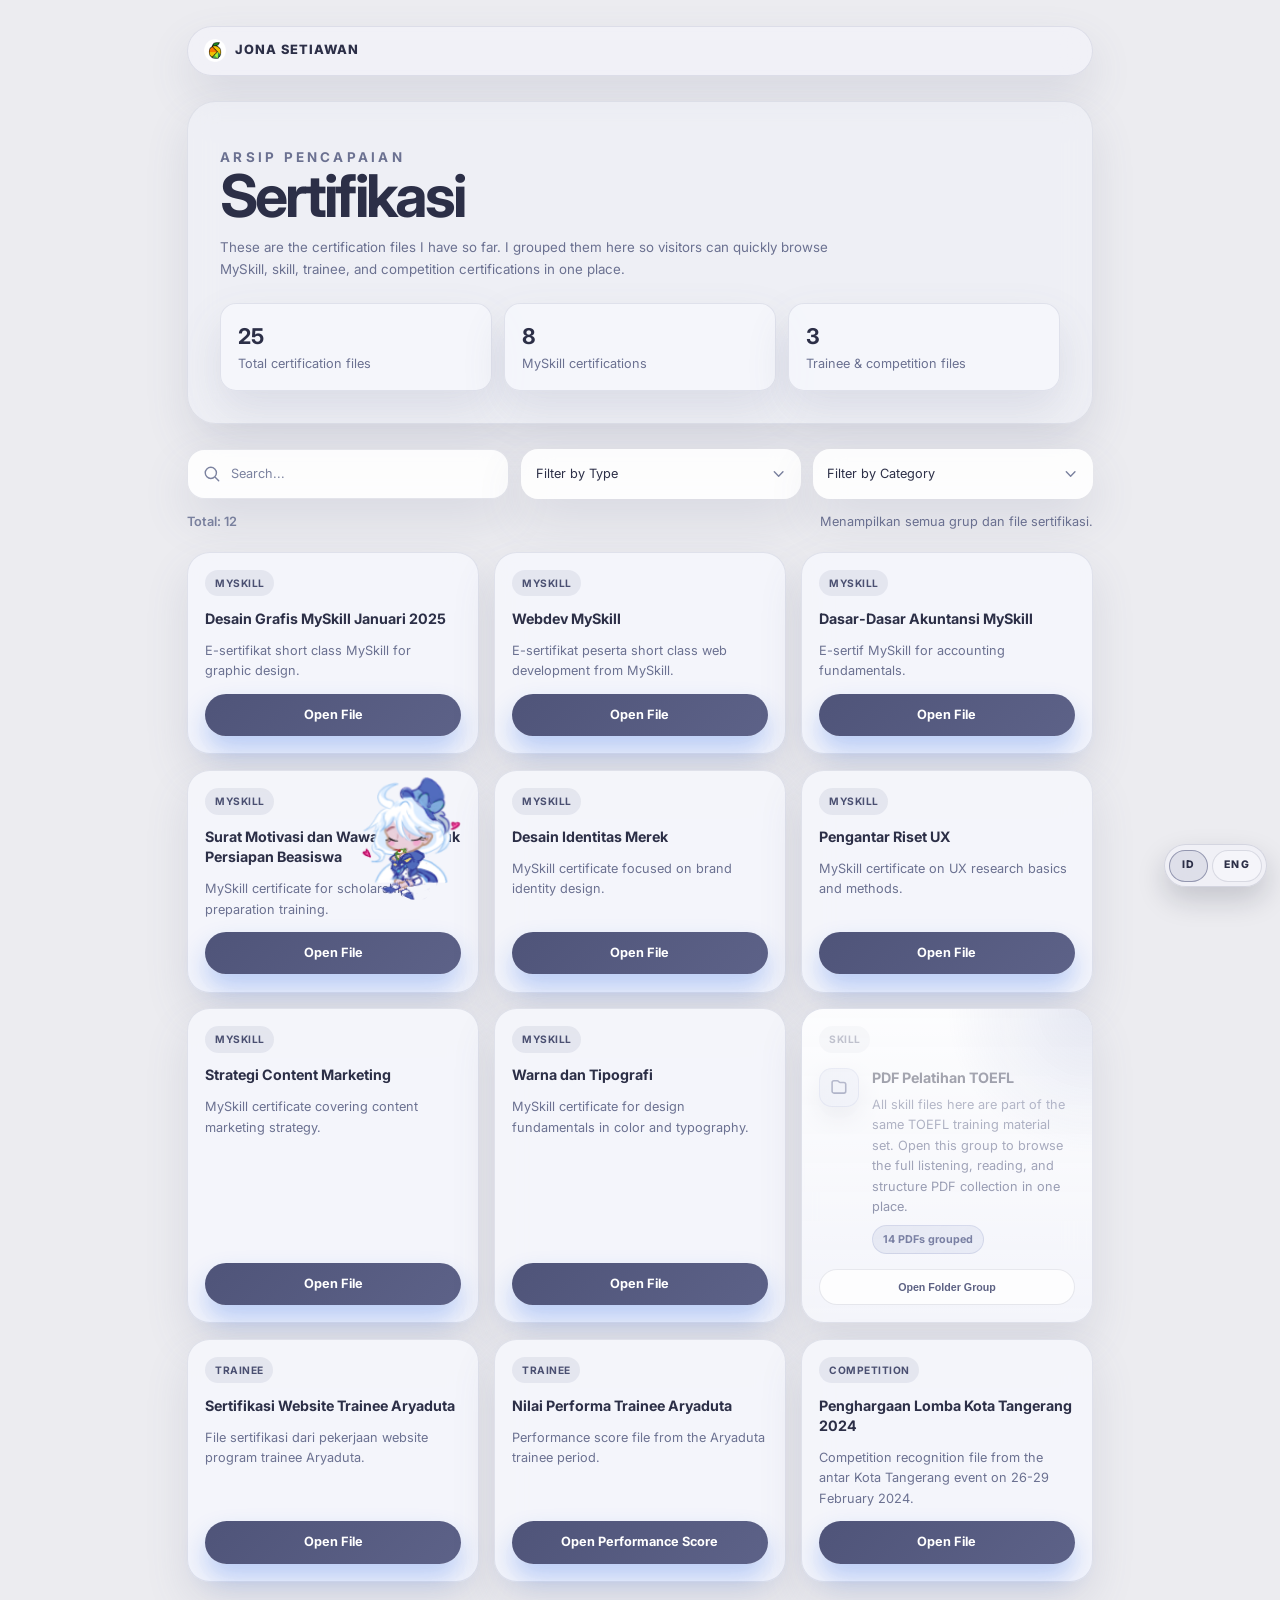
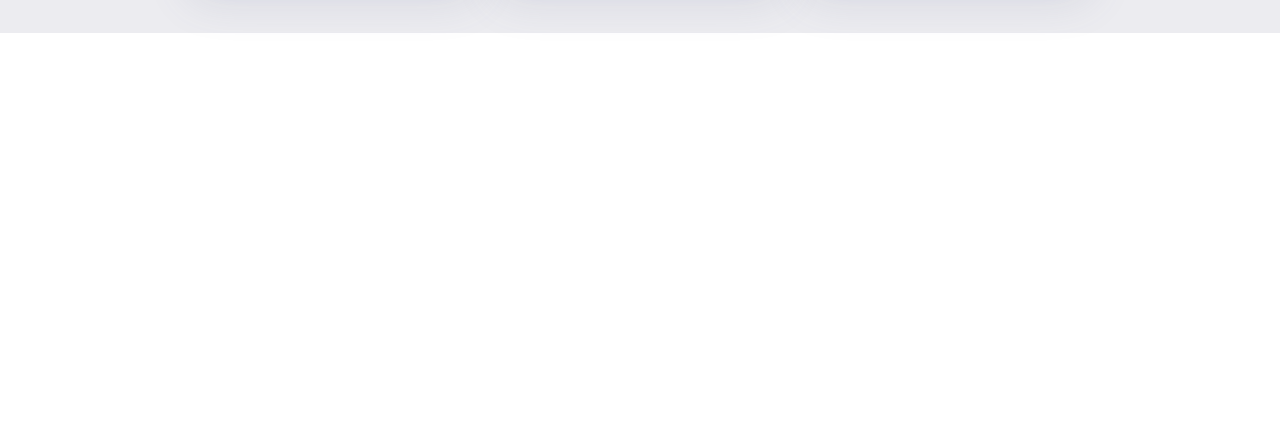
==== certification.html @ 6929e01b "new leaf" ====
<!DOCTYPE html>
<html lang="en">
<head>
  <meta charset="UTF-8" />
  <meta name="viewport" content="width=device-width, initial-scale=1" />
  <link rel="icon" type="image/png" href="project/assets/logo-preview/logo-lemon.png" />
  <title>Certification - Jona Setiawan</title>
  <script src="theme-init.js"></script>
  <link rel="stylesheet" href="zoom-controls.css" />
  <link rel="stylesheet" href="webmeji-main/webmeji.css" />
  <style>
    @import url("https://fonts.googleapis.com/css2?family=Inter:wght@400;500;600;700;800&display=swap");

    :root {
      --bg: #05101d;
      --surface: rgba(10, 23, 42, 0.82);
      --surface-soft: rgba(15, 30, 51, 0.76);
      --border: rgba(148, 163, 184, 0.18);
      --text: #e2e8f0;
      --muted: #94a3b8;
      --accent: #60a5fa;
      --accent-strong: #2563eb;
      --accent-soft: rgba(96, 165, 250, 0.16);
      --shadow: 0 24px 70px rgba(2, 6, 23, 0.42);
      --radius-xl: 28px;
      --radius-lg: 20px;
      --radius-md: 14px;
      --content-width: 1180px;
    }

    * {
      box-sizing: border-box;
    }

    body {
      margin: 0;
      font-family: "Inter", "Segoe UI", sans-serif;
      line-height: 1.6;
      color: var(--text);
      background:
        radial-gradient(circle at top left, rgba(96, 165, 250, 0.18), transparent 34%),
        radial-gradient(circle at 85% 12%, rgba(14, 165, 233, 0.12), transparent 28%),
        linear-gradient(180deg, #08111f 0%, #05101d 55%, #020617 100%);
      min-height: 100vh;
    }

    a {
      color: inherit;
    }

    .page-shell {
      max-width: var(--content-width);
      margin: 0 auto;
      padding: 2rem 1.5rem 4rem;
    }

    .topbar {
      display: flex;
      justify-content: space-between;
      align-items: center;
      gap: 1rem;
      margin-bottom: 2rem;
      padding: 1rem 1.2rem;
      border-radius: 999px;
      background: rgba(5, 16, 29, 0.84);
      border: 1px solid var(--border);
      box-shadow: var(--shadow);
      backdrop-filter: blur(18px);
    }

    .brand {
      font-weight: 800;
      letter-spacing: 0.08em;
      text-transform: uppercase;
    }

    .back-btn,
    .certificate-link,
    .folder-open-btn {
      display: inline-flex;
      align-items: center;
      justify-content: center;
      text-decoration: none;
      font-weight: 700;
      border-radius: 999px;
      transition: transform 0.2s ease, box-shadow 0.2s ease, background 0.2s ease;
    }

    .back-btn {
      padding: 0.85rem 1.3rem;
      color: var(--text);
      background: rgba(255, 255, 255, 0.08);
      border: 1px solid var(--border);
    }

    .back-btn:hover,
    .certificate-link:hover,
    .folder-open-btn:hover,
    .filter-control:hover {
      transform: translateY(-2px);
    }

    .hero {
      padding: 2.5rem;
      border-radius: calc(var(--radius-xl) + 8px);
      background: rgba(5, 16, 29, 0.38);
      border: 1px solid rgba(148, 163, 184, 0.1);
      box-shadow: var(--shadow);
      backdrop-filter: blur(18px);
    }

    .hero-kicker {
      margin: 0 0 0.8rem;
      color: var(--accent);
      font-size: 0.8rem;
      font-weight: 700;
      letter-spacing: 0.24em;
      text-transform: uppercase;
    }

    .hero h1 {
      margin: 0;
      font-size: clamp(2.6rem, 7vw, 4.6rem);
      line-height: 0.95;
      letter-spacing: -0.05em;
    }

    .hero p {
      max-width: 780px;
      color: var(--muted);
      font-size: 1.05rem;
      margin: 1rem 0 0;
    }

    .hero-stats {
      display: grid;
      grid-template-columns: repeat(3, minmax(0, 1fr));
      gap: 1rem;
      margin-top: 1.75rem;
    }

    .hero-stat {
      padding: 1.2rem 1.3rem;
      border-radius: var(--radius-lg);
      background: var(--surface);
      border: 1px solid var(--border);
    }

    .hero-stat strong {
      display: block;
      font-size: 1.7rem;
    }

    .hero-stat span {
      color: var(--muted);
    }

    .filters {
      display: grid;
      grid-template-columns: minmax(0, 1.15fr) minmax(220px, 1fr) minmax(220px, 1fr);
      gap: 0.9rem;
      align-items: start;
      margin: 2rem 0 1rem;
    }

    .filter-control {
      position: relative;
      display: flex;
      align-items: center;
      min-height: 3.9rem;
      border-radius: 1.35rem;
      background: rgba(15, 23, 42, 0.75);
      border: 1px solid var(--border);
      box-shadow: var(--shadow);
      backdrop-filter: blur(18px);
      transition:
        transform 0.24s ease,
        border-color 0.24s ease,
        box-shadow 0.24s ease,
        background 0.24s ease;
    }

    .filter-control:hover {
      border-color: color-mix(in srgb, var(--accent) 30%, var(--border));
    }

    .filter-control:focus-within {
      border-color: color-mix(in srgb, var(--accent) 42%, var(--border));
      box-shadow:
        var(--shadow),
        0 0 0 4px color-mix(in srgb, var(--accent) 14%, transparent);
    }

    .filter-dropdown {
      position: relative;
    }

    .filter-control-search {
      padding: 0 1.15rem;
      gap: 0.8rem;
    }

    .filter-icon {
      width: 1.4rem;
      height: 1.4rem;
      flex: 0 0 auto;
      color: var(--muted);
      display: inline-flex;
      align-items: center;
      justify-content: center;
    }

    .filter-icon svg {
      width: 100%;
      height: 100%;
      stroke: currentColor;
      stroke-width: 1.9;
      fill: none;
      stroke-linecap: round;
      stroke-linejoin: round;
    }

    .filter-search-input,
    .filter-dropdown-search-input,
    .filter-dropdown-toggle {
      width: 100%;
      border: 0;
      outline: 0;
      background: transparent;
      color: var(--text);
      font: inherit;
    }

    .filter-search-input {
      padding: 0;
      font-size: 1rem;
    }

    .filter-search-input::placeholder {
      color: var(--muted);
      opacity: 1;
    }

    .filter-dropdown-search-input::placeholder {
      color: var(--muted);
      opacity: 1;
    }

    .filter-dropdown-toggle {
      display: flex;
      align-items: center;
      min-height: 3.9rem;
      padding: 0 3.25rem 0 1.15rem;
      text-align: left;
      cursor: pointer;
      font-size: 1rem;
    }

    .filter-dropdown-value {
      display: block;
      min-width: 0;
      overflow: hidden;
      text-overflow: ellipsis;
      white-space: nowrap;
    }

    .filter-chevron {
      position: absolute;
      right: 1.05rem;
      top: 50%;
      width: 1.35rem;
      height: 1.35rem;
      pointer-events: none;
      color: var(--muted);
      transform: translateY(-50%);
      display: inline-flex;
      align-items: center;
      justify-content: center;
    }

    .filter-chevron svg {
      width: 100%;
      height: 100%;
      stroke: currentColor;
      stroke-width: 2;
      fill: none;
      stroke-linecap: round;
      stroke-linejoin: round;
    }

    .filter-dropdown-panel {
      position: absolute;
      top: calc(100% + 0.65rem);
      left: 0;
      right: 0;
      z-index: 30;
      display: grid;
      gap: 0.55rem;
      padding: 0.8rem 0.45rem 0.45rem;
      border-radius: 1.35rem;
      background: rgba(15, 23, 42, 0.94);
      border: 1px solid color-mix(in srgb, var(--accent) 18%, var(--border));
      box-shadow: 0 26px 54px rgba(2, 6, 23, 0.26);
      backdrop-filter: blur(22px);
      opacity: 0;
      transform: translateY(-10px) scale(0.98);
      transform-origin: top center;
      pointer-events: none;
      transition: opacity 0.24s ease, transform 0.28s ease;
    }

    .filter-dropdown.is-open .filter-dropdown-panel {
      opacity: 1;
      transform: translateY(0) scale(1);
      pointer-events: auto;
    }

    .filter-dropdown-search {
      display: flex;
      align-items: center;
      gap: 0.7rem;
      margin: 0 0.35rem;
      padding: 0 0.35rem 0.7rem;
      border-bottom: 1px solid color-mix(in srgb, var(--accent) 10%, var(--border));
    }

    .filter-dropdown-search-input {
      padding: 0;
      font-size: 0.98rem;
    }

    .filter-dropdown-options {
      display: grid;
      gap: 0.18rem;
      max-height: 16.5rem;
      overflow: auto;
      padding: 0 0.2rem;
    }

    .filter-dropdown-option {
      width: 100%;
      padding: 0.82rem 0.95rem;
      border: 0;
      border-radius: 0.95rem;
      background: transparent;
      color: var(--text);
      font: inherit;
      text-align: left;
      cursor: pointer;
      transition: background 0.22s ease, color 0.22s ease, transform 0.22s ease;
    }

    .filter-dropdown-option:hover,
    .filter-dropdown-option.is-active {
      background: color-mix(in srgb, var(--accent) 14%, transparent);
      color: color-mix(in srgb, var(--text) 92%, white 8%);
      transform: translateX(2px);
    }

    .filter-dropdown-empty {
      display: none;
      padding: 0.75rem 0.95rem;
      color: var(--muted);
      font-size: 0.92rem;
    }

    .filter-dropdown-empty.is-visible {
      display: block;
    }

    .filter-summary {
      display: flex;
      align-items: center;
      justify-content: space-between;
      gap: 1rem;
      margin-bottom: 1.5rem;
    }

    .filter-summary .section-note {
      margin: 0;
    }

    .results-total {
      margin: 0;
      color: var(--muted);
      font-size: 1rem;
      font-weight: 600;
    }

    .section-note {
      margin: 0 0 1.5rem;
      color: var(--muted);
    }

    .certificates-grid {
      display: grid;
      grid-template-columns: repeat(auto-fit, minmax(270px, 1fr));
      gap: 1.2rem;
    }

    .certificate-card,
    .empty-state {
      padding: 1.35rem;
      border-radius: var(--radius-xl);
      background: var(--surface);
      border: 1px solid var(--border);
      box-shadow: var(--shadow);
      backdrop-filter: blur(18px);
    }

    .certificate-card {
      display: flex;
      flex-direction: column;
      gap: 0.95rem;
    }

    .certificate-tag {
      display: inline-flex;
      align-self: flex-start;
      padding: 0.4rem 0.75rem;
      border-radius: 999px;
      background: var(--accent-soft);
      color: #bfdbfe;
      font-size: 0.8rem;
      font-weight: 700;
      text-transform: uppercase;
      letter-spacing: 0.05em;
    }

    .certificate-card h2 {
      margin: 0;
      font-size: 1.12rem;
      line-height: 1.4;
    }

    .certificate-card p {
      margin: 0;
      color: var(--muted);
      flex: 1;
    }

    .certificate-link {
      padding: 0.85rem 1.2rem;
      background: linear-gradient(135deg, var(--accent-strong), var(--accent));
      color: #fff;
      box-shadow: 0 18px 32px rgba(37, 99, 235, 0.28);
    }

    .folder-card {
      position: relative;
      overflow: hidden;
      gap: 1.15rem;
    }

    .folder-card::before {
      content: "";
      position: absolute;
      inset: 0;
      background:
        radial-gradient(circle at top right, color-mix(in srgb, var(--accent) 12%, transparent), transparent 34%),
        linear-gradient(180deg, color-mix(in srgb, white 4%, transparent), transparent 65%);
      pointer-events: none;
    }

    .folder-card-head {
      display: flex;
      align-items: flex-start;
      gap: 1rem;
    }

    .folder-icon {
      width: 3.1rem;
      height: 3.1rem;
      flex: 0 0 auto;
      display: inline-flex;
      align-items: center;
      justify-content: center;
      border-radius: 1rem;
      background: linear-gradient(135deg, color-mix(in srgb, var(--accent) 20%, transparent), color-mix(in srgb, var(--accent-strong) 18%, transparent));
      color: color-mix(in srgb, var(--accent) 76%, white 24%);
      border: 1px solid color-mix(in srgb, var(--accent) 26%, var(--border));
      box-shadow: 0 12px 28px color-mix(in srgb, var(--accent-strong) 16%, transparent);
    }

    .folder-icon svg {
      width: 1.55rem;
      height: 1.55rem;
      stroke: currentColor;
      stroke-width: 1.9;
      fill: none;
      stroke-linecap: round;
      stroke-linejoin: round;
    }

    .folder-summary {
      display: grid;
      gap: 0.55rem;
      flex: 1;
    }

    .folder-summary h2 {
      color: color-mix(in srgb, var(--text) 92%, var(--accent) 8%);
    }

    .folder-summary p {
      max-width: 52ch;
    }

    .folder-stats {
      display: inline-flex;
      align-items: center;
      gap: 0.45rem;
      width: fit-content;
      padding: 0.42rem 0.8rem;
      border-radius: 999px;
      background: color-mix(in srgb, var(--accent) 12%, transparent);
      border: 1px solid color-mix(in srgb, var(--accent) 18%, var(--border));
      color: color-mix(in srgb, var(--accent) 70%, white 30%);
      font-size: 0.84rem;
      font-weight: 700;
    }

    .folder-open-btn {
      width: 100%;
      padding: 0.85rem 1.2rem;
      background: rgba(255, 255, 255, 0.08);
      color: var(--text);
      border: 1px solid var(--border);
      box-shadow: none;
    }

    .folder-modal {
      position: fixed;
      inset: 0;
      z-index: 90;
      display: none;
      align-items: center;
      justify-content: center;
      padding: 1.5rem;
      background: rgba(2, 6, 23, 0.7);
      backdrop-filter: blur(12px);
    }

    .folder-modal.is-open {
      display: flex;
    }

    .folder-modal-card {
      position: relative;
      width: min(100%, 760px);
      max-height: min(88vh, 820px);
      overflow: auto;
      padding: 1.5rem;
      border-radius: calc(var(--radius-xl) + 4px);
      background: rgba(5, 16, 29, 0.94);
      border: 1px solid var(--border);
      box-shadow: var(--shadow);
      backdrop-filter: blur(18px);
    }

    .folder-modal-close {
      position: absolute;
      top: 1rem;
      right: 1rem;
      width: 2.7rem;
      height: 2.7rem;
      border: 1px solid var(--border);
      border-radius: 50%;
      background: rgba(255, 255, 255, 0.08);
      color: var(--text);
      cursor: pointer;
      font-size: 1.35rem;
      transition: transform 0.2s ease, border-color 0.2s ease;
    }

    .folder-modal-close:hover {
      transform: translateY(-1px);
      border-color: rgba(96, 165, 250, 0.35);
    }

    .folder-modal-header {
      display: grid;
      gap: 0.7rem;
      margin-bottom: 1.4rem;
      padding-right: 3.2rem;
    }

    .folder-modal-kicker {
      margin: 0;
      color: var(--accent);
      font-size: 0.8rem;
      font-weight: 700;
      letter-spacing: 0.18em;
      text-transform: uppercase;
    }

    .folder-modal-header h2 {
      margin: 0;
      font-size: clamp(1.6rem, 3vw, 2.2rem);
      line-height: 1.1;
    }

    .folder-modal-header p {
      margin: 0;
      color: var(--muted);
    }

    .folder-accordion {
      border-radius: var(--radius-xl);
      background: var(--surface);
      border: 1px solid var(--border);
      overflow: hidden;
    }

    .folder-toggle {
      width: 100%;
      display: grid;
      grid-template-columns: minmax(0, 1fr) auto;
      align-items: center;
      gap: 1rem;
      padding: 1rem 1.1rem;
      border: 0;
      background: transparent;
      color: var(--text);
      text-align: left;
      cursor: pointer;
    }

    .folder-toggle-copy {
      display: grid;
      grid-template-columns: auto minmax(0, 1fr);
      align-items: center;
      gap: 0.85rem;
      min-width: 0;
    }

    .folder-toggle-copy > span:last-child {
      min-width: 0;
    }

    .folder-toggle-copy strong {
      display: block;
      font-size: 1rem;
      line-height: 1.35;
    }

    .folder-toggle-copy span {
      display: block;
      color: var(--muted);
      font-size: 0.88rem;
    }

    .folder-chevron {
      transition: transform 0.22s ease;
      color: var(--muted);
      font-size: 1.2rem;
      line-height: 1;
    }

    .folder-accordion.open .folder-chevron {
      transform: rotate(180deg);
    }

    .folder-files {
      display: grid;
      gap: 0.85rem;
      padding: 0 1.1rem 1.1rem;
      max-height: 0;
      overflow: hidden;
      transition: max-height 0.24s ease;
    }

    .folder-accordion.open .folder-files {
      max-height: 1400px;
    }

    .folder-file {
      display: flex;
      align-items: center;
      justify-content: space-between;
      gap: 1rem;
      padding: 0.95rem 1rem;
      border-radius: var(--radius-lg);
      background: color-mix(in srgb, var(--surface) 92%, transparent);
      border: 1px solid color-mix(in srgb, var(--accent) 10%, var(--border));
    }

    .folder-file-copy {
      min-width: 0;
    }

    .folder-file-copy strong {
      display: block;
      font-size: 0.98rem;
      line-height: 1.4;
    }

    .folder-file-copy span {
      display: block;
      color: var(--muted);
      font-size: 0.88rem;
      margin-top: 0.2rem;
    }

    .empty-state {
      display: none;
      text-align: center;
      color: var(--muted);
    }

    .empty-state.visible {
      display: block;
    }

    .page-zoom-toggle,
    .page-zoom-step,
    .page-zoom-value,
    .page-zoom-panel,
    .zoom-theme-btn {
      border-color: color-mix(in srgb, var(--accent) 34%, var(--border));
      color: var(--text);
      background: color-mix(in srgb, var(--surface) 94%, rgba(5, 16, 29, 0.92));
      box-shadow: var(--shadow);
    }

    .page-zoom-panel {
      background: color-mix(in srgb, var(--surface) 96%, rgba(5, 16, 29, 0.94));
    }

    .page-zoom-label {
      color: var(--muted);
    }

    .page-zoom-value {
      background: color-mix(in srgb, var(--surface-soft) 96%, rgba(15, 30, 51, 0.82));
    }

    .page-zoom-toggle:hover,
    .page-zoom-step:hover,
    .page-zoom-value:hover,
    .zoom-theme-btn:hover {
      border-color: color-mix(in srgb, var(--accent) 45%, var(--border));
    }

    .zoom-theme-btn.is-active {
      background: linear-gradient(135deg, var(--accent-strong), var(--accent));
      color: #ffffff;
      border-color: transparent;
    }

    :root[data-theme="light"] {
      color: #2c2f47;
      background:
        radial-gradient(circle at top left, rgba(111, 125, 181, 0.18), transparent 34%),
        radial-gradient(circle at 85% 12%, rgba(148, 163, 184, 0.16), transparent 28%),
        linear-gradient(180deg, #f3f4fb 0%, #eceff7 55%, #e7ebf5 100%);
    }

    :root[data-theme="light"] .topbar,
    :root[data-theme="light"] .hero,
    :root[data-theme="light"] .hero-stat,
    :root[data-theme="light"] .certificate-card,
    :root[data-theme="light"] .empty-state,
    :root[data-theme="light"] .folder-accordion {
      background: rgba(245, 246, 251, 0.94);
      border-color: rgba(93, 98, 136, 0.14);
      box-shadow: 0 24px 54px rgba(93, 98, 136, 0.14);
    }

    :root[data-theme="light"] .brand,
    :root[data-theme="light"] .hero h1,
    :root[data-theme="light"] .certificate-card h2,
    :root[data-theme="light"] .folder-modal-header h2,
    :root[data-theme="light"] .folder-toggle,
    :root[data-theme="light"] .folder-file-copy strong {
      color: #2c2f47;
    }

    :root[data-theme="light"] .hero p,
    :root[data-theme="light"] .hero-stat span,
    :root[data-theme="light"] .section-note,
    :root[data-theme="light"] .certificate-card p,
    :root[data-theme="light"] .empty-state,
    :root[data-theme="light"] .folder-modal-header p,
    :root[data-theme="light"] .folder-toggle-copy span,
    :root[data-theme="light"] .folder-file-copy span,
    :root[data-theme="light"] .folder-chevron {
      color: #6b7191;
    }

    :root[data-theme="light"] .back-btn,
    :root[data-theme="light"] .folder-open-btn,
    :root[data-theme="light"] .filter-control {
      background: rgba(255, 255, 255, 0.88);
      color: #4f5479;
      border-color: rgba(93, 98, 136, 0.16);
    }

    :root[data-theme="light"] .filter-search-input,
    :root[data-theme="light"] .filter-dropdown-search-input,
    :root[data-theme="light"] .filter-dropdown-toggle,
    :root[data-theme="light"] .filter-dropdown-option {
      color: #2c2f47;
    }

    :root[data-theme="light"] .filter-search-input::placeholder,
    :root[data-theme="light"] .filter-dropdown-search-input::placeholder,
    :root[data-theme="light"] .filter-icon,
    :root[data-theme="light"] .filter-chevron,
    :root[data-theme="light"] .results-total {
      color: #7b829f;
    }

    :root[data-theme="light"] .filter-dropdown-panel {
      background: rgba(245, 246, 251, 0.98);
      border-color: rgba(93, 98, 136, 0.16);
      box-shadow: 0 28px 58px rgba(93, 98, 136, 0.18);
    }

    :root[data-theme="light"] .filter-dropdown-search {
      border-bottom-color: rgba(93, 98, 136, 0.16);
    }

    :root[data-theme="light"] .filter-dropdown-option:hover,
    :root[data-theme="light"] .filter-dropdown-option.is-active {
      background: rgba(111, 125, 181, 0.12);
      color: #2c2f47;
    }

    :root[data-theme="light"] .certificate-tag,
    :root[data-theme="light"] .folder-icon,
    :root[data-theme="light"] .folder-stats {
      background: linear-gradient(135deg, rgba(111, 125, 181, 0.16), rgba(151, 164, 214, 0.18));
      color: #5b638e;
      border-color: rgba(111, 125, 181, 0.22);
    }

    :root[data-theme="light"] .folder-card::before {
      background:
        radial-gradient(circle at top right, rgba(111, 125, 181, 0.16), transparent 34%),
        linear-gradient(180deg, rgba(255, 255, 255, 0.72), transparent);
    }

    :root[data-theme="light"] .folder-modal {
      background: rgba(110, 119, 154, 0.28);
    }

    :root[data-theme="light"] .folder-modal-card {
      background: rgba(245, 246, 251, 0.98);
      border-color: rgba(93, 98, 136, 0.16);
      box-shadow: 0 28px 58px rgba(93, 98, 136, 0.18);
    }

    :root[data-theme="light"] .folder-modal-close {
      background: rgba(255, 255, 255, 0.88);
      color: #4f5479;
      border-color: rgba(93, 98, 136, 0.14);
    }

    :root[data-theme="light"] .folder-file {
      background: rgba(255, 255, 255, 0.76);
      border-color: rgba(93, 98, 136, 0.1);
    }

    :root[data-theme="light"] .page-zoom-toggle,
    :root[data-theme="light"] .page-zoom-step,
    :root[data-theme="light"] .page-zoom-value,
    :root[data-theme="light"] .page-zoom-panel,
    :root[data-theme="light"] .zoom-theme-btn {
      background: rgba(245, 246, 251, 0.96);
      color: #4f5479;
      border-color: rgba(93, 98, 136, 0.16);
      box-shadow: 0 24px 54px rgba(93, 98, 136, 0.14);
    }

    :root[data-theme="light"] .page-zoom-label {
      color: #7b829f;
    }

    :root[data-theme="light"] .page-zoom-value {
      background: rgba(255, 255, 255, 0.9);
      color: #4f5479;
    }

    :root[data-theme="light"] .page-zoom-toggle:hover,
    :root[data-theme="light"] .page-zoom-step:hover,
    :root[data-theme="light"] .page-zoom-value:hover,
    :root[data-theme="light"] .zoom-theme-btn:hover {
      border-color: rgba(111, 125, 181, 0.3);
    }

    :root[data-theme="light"] .zoom-theme-btn.is-active {
      background: linear-gradient(135deg, #6f7db5, #97a4d6);
      color: #ffffff;
      border-color: transparent;
    }

    :root[data-theme="galaxy"] .page-zoom-toggle,
    :root[data-theme="galaxy"] .page-zoom-step,
    :root[data-theme="galaxy"] .page-zoom-value,
    :root[data-theme="galaxy"] .page-zoom-panel,
    :root[data-theme="galaxy"] .zoom-theme-btn {
      background: color-mix(in srgb, var(--panel-bg) 94%, transparent);
      color: var(--text);
      border-color: color-mix(in srgb, var(--accent) 34%, var(--border));
      box-shadow: var(--shadow);
    }

    :root[data-theme="galaxy"] .page-zoom-label {
      color: var(--muted);
    }

    :root[data-theme="galaxy"] .page-zoom-value {
      background: var(--secondary-button-bg);
      color: var(--text);
    }

    :root[data-theme="galaxy"] .page-zoom-toggle:hover,
    :root[data-theme="galaxy"] .page-zoom-step:hover,
    :root[data-theme="galaxy"] .page-zoom-value:hover,
    :root[data-theme="galaxy"] .zoom-theme-btn:hover {
      border-color: color-mix(in srgb, var(--accent) 45%, var(--border));
    }

    :root[data-theme="galaxy"] .zoom-theme-btn.is-active {
      background: linear-gradient(135deg, var(--accent-strong), var(--accent));
      color: var(--button-primary-text);
      border-color: transparent;
    }

    @media (max-width: 720px) {
      .topbar {
        border-radius: 24px;
        flex-direction: column;
        align-items: stretch;
      }

      .hero {
        padding: 1.5rem;
      }

      .hero-stats {
        grid-template-columns: 1fr;
      }

      .filters {
        grid-template-columns: 1fr;
      }

      .filter-summary {
        flex-direction: column;
        align-items: flex-start;
      }

      .certificates-grid {
        grid-template-columns: 1fr;
      }

      .back-btn,
      .certificate-link,
      .folder-open-btn {
        width: 100%;
      }

      .folder-file {
        flex-direction: column;
        align-items: stretch;
      }

      .folder-card-head,
      .folder-toggle-copy {
        grid-template-columns: 1fr;
        display: grid;
      }

      .folder-icon {
        width: 2.8rem;
        height: 2.8rem;
      }

      .folder-toggle {
        grid-template-columns: 1fr auto;
        align-items: start;
      }
    }
  </style>
  <link rel="stylesheet" href="theme-palettes.css" />
</head>
<body>
  <div class="page-zoom-control" id="page-zoom-control">
    <button class="page-zoom-toggle" id="page-zoom-toggle" type="button" aria-label="Open zoom controls" aria-expanded="false" aria-controls="page-zoom-panel">
      <svg class="page-zoom-icon" viewBox="0 0 24 24"><path d="m21 21-4.35-4.35"></path><path d="M10.5 18a7.5 7.5 0 1 1 0-15 7.5 7.5 0 0 1 0 15Z"></path><path d="M10.5 7.5v6"></path><path d="M7.5 10.5h6"></path></svg>
    </button>
    <div class="page-zoom-panel" id="page-zoom-panel" aria-hidden="true">
      <div class="page-zoom-panel-group">
        <span class="page-zoom-label">Zoom</span>
        <div class="page-zoom-actions">
          <button class="page-zoom-step" id="page-zoom-out" type="button" aria-label="Zoom out">-</button>
          <button class="page-zoom-value" id="page-zoom-value" type="button" aria-label="Reset zoom to default">80%</button>
          <button class="page-zoom-step" id="page-zoom-in" type="button" aria-label="Zoom in">+</button>
        </div>
      </div>
      <div class="page-zoom-panel-group">
        <span class="page-zoom-label">Palette</span>
        <div class="zoom-theme-actions" role="group" aria-label="Color palette">
          <button class="zoom-theme-btn" type="button" data-theme-value="blue" aria-label="Blue mode" aria-pressed="false" title="Blue mode">
            <svg class="zoom-theme-icon" viewBox="0 0 24 24"><path d="M21 12.8A8.8 8.8 0 1 1 11.2 3a7 7 0 0 0 9.8 9.8Z"></path></svg>
          </button>
          <button class="zoom-theme-btn" type="button" data-theme-value="light" aria-label="Light mode" aria-pressed="false" title="Light mode">
            <svg class="zoom-theme-icon" viewBox="0 0 24 24"><circle cx="12" cy="12" r="4"></circle><path d="M12 2.5v2.5"></path><path d="M12 19v2.5"></path><path d="M4.93 4.93l1.77 1.77"></path><path d="M17.3 17.3l1.77 1.77"></path><path d="M2.5 12H5"></path><path d="M19 12h2.5"></path><path d="M4.93 19.07l1.77-1.77"></path><path d="M17.3 6.7l1.77-1.77"></path></svg>
          </button>
          <button class="zoom-theme-btn" type="button" data-theme-value="galaxy" aria-label="Galaxy mode" aria-pressed="false" title="Galaxy mode">
            <svg class="zoom-theme-icon hat-icon" viewBox="0 0 24 24"><path d="M4 19.5h16"></path><path d="M8 19.5c0-2.7 1.4-5.1 3.7-6.6l2.1-1.4-1.7-5.8-5.1 4.1"></path><path d="M14.4 9.8 17.7 8l2.3 5.9-3.9-.3"></path><path d="M13.2 4.5 14 6.2"></path><path d="M18.4 4.9l.4 1.2"></path><path d="M19.7 7.7l1.3.1"></path></svg>
          </button>
        </div>
      </div>
    </div>
  </div>
  <div class="page-shell">
    <div class="topbar">
      <div class="brand">
        <img src="project/assets/logo-preview/logo-lemon.png" alt="" class="brand-logo">
        <span>Jona Setiawan</span>
      </div>
    </div>

    <section class="hero">
      <p class="hero-kicker">Achievement Archive</p>
      <h1>Certification</h1>
      <p>These are the certification files I have so far. I grouped them here so visitors can quickly browse MySkill, skill, trainee, and competition certifications in one place.</p>

      <div class="hero-stats">
        <div class="hero-stat">
          <strong>25</strong>
          <span>Total certification files</span>
        </div>
        <div class="hero-stat">
          <strong>8</strong>
          <span>MySkill certifications</span>
        </div>
        <div class="hero-stat">
          <strong>3</strong>
          <span>Trainee & competition files</span>
        </div>
      </div>
    </section>

    <div class="filters" aria-label="Certificate filters">
      <label class="filter-control filter-control-search" for="certificate-search">
        <span class="filter-icon" aria-hidden="true">
          <svg viewBox="0 0 24 24"><path d="m21 21-4.35-4.35"></path><path d="M10.5 18a7.5 7.5 0 1 1 0-15 7.5 7.5 0 0 1 0 15Z"></path></svg>
        </span>
        <input class="filter-search-input" id="certificate-search" type="search" placeholder="Search..." autocomplete="off">
      </label>

      <div class="filter-dropdown" id="certificate-type-filter" data-dropdown-type="type" data-value="all">
        <button class="filter-control filter-dropdown-toggle" type="button" aria-expanded="false" aria-controls="certificate-type-panel">
          <span class="filter-dropdown-value">Filter by Type</span>
        </button>
        <span class="filter-chevron" aria-hidden="true">
          <svg viewBox="0 0 24 24"><path d="m6 9 6 6 6-6"></path></svg>
        </span>
        <div class="filter-dropdown-panel" id="certificate-type-panel">
          <label class="filter-dropdown-search" for="certificate-type-search">
            <span class="filter-icon" aria-hidden="true">
              <svg viewBox="0 0 24 24"><path d="m21 21-4.35-4.35"></path><path d="M10.5 18a7.5 7.5 0 1 1 0-15 7.5 7.5 0 0 1 0 15Z"></path></svg>
            </span>
            <input class="filter-dropdown-search-input" id="certificate-type-search" type="search" placeholder="Search type" autocomplete="off">
          </label>
          <div class="filter-dropdown-options">
            <button class="filter-dropdown-option is-active" type="button" data-value="all" data-label="filter by type">Filter by Type</button>
            <button class="filter-dropdown-option" type="button" data-value="certificate" data-label="certificate file">Certificate File</button>
            <button class="filter-dropdown-option" type="button" data-value="folder" data-label="folder group">Folder Group</button>
          </div>
          <div class="filter-dropdown-empty">No type found.</div>
        </div>
      </div>

      <div class="filter-dropdown" id="certificate-category-filter" data-dropdown-type="category" data-value="all">
        <button class="filter-control filter-dropdown-toggle" type="button" aria-expanded="false" aria-controls="certificate-category-panel">
          <span class="filter-dropdown-value">Filter by Category</span>
        </button>
        <span class="filter-chevron" aria-hidden="true">
          <svg viewBox="0 0 24 24"><path d="m6 9 6 6 6-6"></path></svg>
        </span>
        <div class="filter-dropdown-panel" id="certificate-category-panel">
          <label class="filter-dropdown-search" for="certificate-category-search">
            <span class="filter-icon" aria-hidden="true">
              <svg viewBox="0 0 24 24"><path d="m21 21-4.35-4.35"></path><path d="M10.5 18a7.5 7.5 0 1 1 0-15 7.5 7.5 0 0 1 0 15Z"></path></svg>
            </span>
            <input class="filter-dropdown-search-input" id="certificate-category-search" type="search" placeholder="Search category" autocomplete="off">
          </label>
          <div class="filter-dropdown-options">
            <button class="filter-dropdown-option is-active" type="button" data-value="all" data-label="filter by category">Filter by Category</button>
            <button class="filter-dropdown-option" type="button" data-value="myskill" data-label="myskill">MySkill</button>
            <button class="filter-dropdown-option" type="button" data-value="skill" data-label="skill">Skill</button>
            <button class="filter-dropdown-option" type="button" data-value="trainee" data-label="trainee">Trainee</button>
            <button class="filter-dropdown-option" type="button" data-value="competition" data-label="competition">Competition</button>
          </div>
          <div class="filter-dropdown-empty">No category found.</div>
        </div>
      </div>
    </div>

    <div class="filter-summary">
      <p class="results-total" id="results-total">Total: 11</p>
      <p class="section-note" id="results-note">Showing all certification groups and files.</p>
    </div>

    <section class="certificates-grid" id="certificates-grid">
      <article class="certificate-card" data-category="myskill" data-type="certificate">
        <span class="certificate-tag">MySkill</span>
        <h2>Graphic Design MySkill Januari 2025</h2>
        <p>E-sertifikat short class MySkill for graphic design.</p>
        <a class="certificate-link" href="project/assets/certification-files/Jona Saevuddyn Setiawan E-Sertifikat SC Graphic Design MySkill Januari 2025.pdf" target="_blank" rel="noopener noreferrer">Open File</a>
      </article>

      <article class="certificate-card" data-category="myskill" data-type="certificate">
        <span class="certificate-tag">MySkill</span>
        <h2>Webdev MySkill</h2>
        <p>E-sertifikat peserta short class web development from MySkill.</p>
        <a class="certificate-link" href="project/assets/certification-files/Jona Saevuddyn Setiawan E-Sertifikat peserta SC Webdev MySkill.pdf" target="_blank" rel="noopener noreferrer">Open File</a>
      </article>

      <article class="certificate-card" data-category="myskill" data-type="certificate">
        <span class="certificate-tag">MySkill</span>
        <h2>Accounting Fundamentals MySkill</h2>
        <p>E-sertif MySkill for accounting fundamentals.</p>
        <a class="certificate-link" href="project/assets/certification-files/Jona Saevuddyn Setiawan - E-Sertif SC Accounting Fundamentals MySkill.pdf" target="_blank" rel="noopener noreferrer">Open File</a>
      </article>

      <article class="certificate-card" data-category="myskill" data-type="certificate">
        <span class="certificate-tag">MySkill</span>
        <h2>Motivation Letter and Interview for Scholarship Preparation</h2>
        <p>MySkill certificate for scholarship preparation training.</p>
        <a class="certificate-link" href="project/assets/certification-files/Jona Saevuddyn Setiawan - E-Certificate SC Motivation Letter and Interview for Scholarship Preparation MySkill.pdf" target="_blank" rel="noopener noreferrer">Open File</a>
      </article>

      <article class="certificate-card" data-category="myskill" data-type="certificate">
        <span class="certificate-tag">MySkill</span>
        <h2>Brand Identity Design</h2>
        <p>MySkill certificate focused on brand identity design.</p>
        <a class="certificate-link" href="project/assets/certification-files/Jona Saevuddyn Setiawan - E-Certificate SC Brand Identity Design Juni 2025_2.pdf" target="_blank" rel="noopener noreferrer">Open File</a>
      </article>

      <article class="certificate-card" data-category="myskill" data-type="certificate">
        <span class="certificate-tag">MySkill</span>
        <h2>Introduction to UX Research</h2>
        <p>MySkill certificate on UX research basics and methods.</p>
        <a class="certificate-link" href="project/assets/certification-files/Jona Saevuddyn Setiawan - E-Certif SC Introduction to UX Research MySkill (1).pdf" target="_blank" rel="noopener noreferrer">Open File</a>
      </article>

      <article class="certificate-card" data-category="myskill" data-type="certificate">
        <span class="certificate-tag">MySkill</span>
        <h2>Content Marketing Strategy</h2>
        <p>MySkill certificate covering content marketing strategy.</p>
        <a class="certificate-link" href="project/assets/certification-files/Jona Saevuddyn Setiawan - E-Certif SC Content Marketing Strategy MySkill.pdf" target="_blank" rel="noopener noreferrer">Open File</a>
      </article>

      <article class="certificate-card" data-category="myskill" data-type="certificate">
        <span class="certificate-tag">MySkill</span>
        <h2>Color and Typography</h2>
        <p>MySkill certificate for design fundamentals in color and typography.</p>
        <a class="certificate-link" href="project/assets/certification-files/Jona Saevuddyn Setiawan - E-Certif SC Color and Typography MySkill.pdf" target="_blank" rel="noopener noreferrer">Open File</a>
      </article>

      <article class="certificate-card folder-card" data-category="skill" data-type="folder">
        <span class="certificate-tag">Skill</span>
        <div class="folder-card-head">
          <span class="folder-icon" aria-hidden="true">
            <svg viewBox="0 0 24 24"><path d="M3.75 6.75A2.25 2.25 0 0 1 6 4.5h4.06c.4 0 .78.16 1.06.44l1.19 1.19c.28.28.66.44 1.06.44h4.63A2.25 2.25 0 0 1 20.25 8.8v8.45A2.25 2.25 0 0 1 18 19.5H6a2.25 2.25 0 0 1-2.25-2.25V6.75Z"></path></svg>
          </span>
          <div class="folder-summary">
            <h2>TOEFL Training PDFs</h2>
            <p>All skill files here are part of the same TOEFL training material set. Open this group to browse the full listening, reading, and structure PDF collection in one place.</p>
            <div class="folder-stats">
              <span>14 PDFs grouped</span>
            </div>
          </div>
        </div>
        <button class="folder-open-btn" type="button" id="toefl-folder-open-btn">Open Folder Group</button>
      </article>

      <article class="certificate-card" data-category="trainee" data-type="certificate">
        <span class="certificate-tag">Trainee</span>
        <h2>Aryaduta Trainee Website Certification</h2>
        <p>Certification file from the Aryaduta trainee program website work.</p>
        <a class="certificate-link" href="project/assets/certification-files/certification-trainee/aryaduta-trainee-website-certification.jpg" target="_blank" rel="noopener noreferrer">Open File</a>
      </article>

      <article class="certificate-card" data-category="trainee" data-type="certificate">
        <span class="certificate-tag">Trainee</span>
        <h2>Aryaduta Trainee Performance Score</h2>
        <p>Performance score file from the Aryaduta trainee period.</p>
        <a class="certificate-link" href="project/assets/certification-files/certification-trainee/aryaduta-trainee-performance-score.jpg" target="_blank" rel="noopener noreferrer">Open Performance Score</a>
      </article>

      <article class="certificate-card" data-category="competition" data-type="certificate">
        <span class="certificate-tag">Competition</span>
        <h2>Kota Tangerang Competition Award 2024</h2>
        <p>Competition recognition file from the antar Kota Tangerang event on 26-29 February 2024.</p>
        <a class="certificate-link" href="project/assets/certification-files/certification-trainee/kota-tangerang-competition-award-feb-2024.jpg" target="_blank" rel="noopener noreferrer">Open File</a>
      </article>
    </section>

    <div class="empty-state" id="empty-state">
      <h2>No certifications here yet</h2>
      <p>No certification files match this category yet.</p>
    </div>
  </div>

  <div class="folder-modal" id="toefl-folder-modal" aria-hidden="true">
    <div class="folder-modal-card" role="dialog" aria-modal="true" aria-labelledby="toefl-folder-title">
      <button class="folder-modal-close" type="button" id="toefl-folder-close-btn" aria-label="Close TOEFL folder">&times;</button>
      <div class="folder-modal-header">
        <p class="folder-modal-kicker">Skill Group</p>
        <h2 id="toefl-folder-title">TOEFL Training PDFs</h2>
        <p>This folder gathers the full TOEFL training set into one expandable place so the skill section stays cleaner while still showing every related PDF.</p>
      </div>

      <div class="folder-accordion" id="toefl-folder-accordion">
        <button class="folder-toggle" type="button" id="toefl-folder-toggle" aria-expanded="true">
          <span class="folder-toggle-copy">
            <span class="folder-icon" aria-hidden="true">
              <svg viewBox="0 0 24 24"><path d="M3.75 6.75A2.25 2.25 0 0 1 6 4.5h4.06c.4 0 .78.16 1.06.44l1.19 1.19c.28.28.66.44 1.06.44h4.63A2.25 2.25 0 0 1 20.25 8.8v8.45A2.25 2.25 0 0 1 18 19.5H6a2.25 2.25 0 0 1-2.25-2.25V6.75Z"></path></svg>
            </span>
            <span>
              <strong>TOEFL Training PDFs</strong>
              <span>Expand this folder to reveal every TOEFL-related learning PDF.</span>
            </span>
          </span>
          <span class="folder-chevron" aria-hidden="true">&#x2304;</span>
        </button>

        <div class="folder-files" id="toefl-folder-files">
          <div class="folder-file">
            <div class="folder-file-copy">
              <strong>TOEFL ITP</strong>
              <span>English learning certificate and TOEFL ITP material.</span>
            </div>
            <a class="certificate-link" href="project/assets/certification-files/TOEFL ITP.pdf" target="_blank" rel="noopener noreferrer">Open File</a>
          </div>
          <div class="folder-file">
            <div class="folder-file-copy">
              <strong>TOEFL ITP Introduction</strong>
              <span>Introductory PDF for TOEFL ITP learning preparation.</span>
            </div>
            <a class="certificate-link" href="project/assets/certification-files/TOEFL ITP INTRODUCTION.pdf" target="_blank" rel="noopener noreferrer">Open File</a>
          </div>
          <div class="folder-file">
            <div class="folder-file-copy">
              <strong>Listening Skill Part A</strong>
              <span>Listening practice PDF focused on TOEFL-style exercises.</span>
            </div>
            <a class="certificate-link" href="project/assets/certification-files/LISTENING SKILL PART A.pdf" target="_blank" rel="noopener noreferrer">Open File</a>
          </div>
          <div class="folder-file">
            <div class="folder-file-copy">
              <strong>Listening Skill Part B and C</strong>
              <span>Continuation listening practice material for English training.</span>
            </div>
            <a class="certificate-link" href="project/assets/certification-files/LISTENING SKILL PART B AND C.pdf" target="_blank" rel="noopener noreferrer">Open File</a>
          </div>
          <div class="folder-file">
            <div class="folder-file-copy">
              <strong>Reading Introduction</strong>
              <span>Reading section introduction PDF.</span>
            </div>
            <a class="certificate-link" href="project/assets/certification-files/Reading_ Introduction.pdf" target="_blank" rel="noopener noreferrer">Open File</a>
          </div>
          <div class="folder-file">
            <div class="folder-file-copy">
              <strong>Reading Explicit Questions</strong>
              <span>Reading practice material for explicit question types.</span>
            </div>
            <a class="certificate-link" href="project/assets/certification-files/Reading_ Explicit Questions.pdf" target="_blank" rel="noopener noreferrer">Open File</a>
          </div>
          <div class="folder-file">
            <div class="folder-file-copy">
              <strong>Reading Implicit Questions</strong>
              <span>Reading practice PDF focused on implicit question skills.</span>
            </div>
            <a class="certificate-link" href="project/assets/certification-files/READING_ IMPLICIT QUESTIONS.pdf" target="_blank" rel="noopener noreferrer">Open File</a>
          </div>
          <div class="folder-file">
            <div class="folder-file-copy">
              <strong>Reading Vocabulary Question</strong>
              <span>Vocabulary-based reading material for English preparation.</span>
            </div>
            <a class="certificate-link" href="project/assets/certification-files/Reading_ Vocabulary Question.pdf" target="_blank" rel="noopener noreferrer">Open File</a>
          </div>
          <div class="folder-file">
            <div class="folder-file-copy">
              <strong>Written and Structure Part 1</strong>
              <span>Writing structure training PDF part 1.</span>
            </div>
            <a class="certificate-link" href="project/assets/certification-files/WRITTEN AND STRUCTURE  WRITING STRUCTURE PART 1.pdf" target="_blank" rel="noopener noreferrer">Open File</a>
          </div>
          <div class="folder-file">
            <div class="folder-file-copy">
              <strong>Written and Structure Part 2</strong>
              <span>Writing structure training PDF part 2.</span>
            </div>
            <a class="certificate-link" href="project/assets/certification-files/Written & Structure  Writing Structure Part 2.pdf" target="_blank" rel="noopener noreferrer">Open File</a>
          </div>
          <div class="folder-file">
            <div class="folder-file-copy">
              <strong>Written Expression Part I</strong>
              <span>Written expression material part I.</span>
            </div>
            <a class="certificate-link" href="project/assets/certification-files/Written & Structure _ Written Expression Part I.pdf" target="_blank" rel="noopener noreferrer">Open Written Expression Part I</a>
          </div>
          <div class="folder-file">
            <div class="folder-file-copy">
              <strong>Written Expression Part II</strong>
              <span>Written expression material part II.</span>
            </div>
            <a class="certificate-link" href="project/assets/certification-files/Written & Structure _ Written Expression Part II.pdf" target="_blank" rel="noopener noreferrer">Open Written Expression Part II</a>
          </div>
          <div class="folder-file">
            <div class="folder-file-copy">
              <strong>Writing Structure Part III</strong>
              <span>Writing structure practice PDF part III.</span>
            </div>
            <a class="certificate-link" href="project/assets/certification-files/Written & Structure _ Writing Structure Part III.pdf" target="_blank" rel="noopener noreferrer">Open File</a>
          </div>
          <div class="folder-file">
            <div class="folder-file-copy">
              <strong>Writing Structure Part IV</strong>
              <span>Writing structure practice PDF part IV.</span>
            </div>
            <a class="certificate-link" href="project/assets/certification-files/Written & Structure _ Writing Structure Part IV.pdf" target="_blank" rel="noopener noreferrer">Open File</a>
          </div>
        </div>
      </div>
    </div>
  </div>

  <script>
    const certificateSearch = document.getElementById("certificate-search");
    const certificateTypeFilter = document.getElementById("certificate-type-filter");
    const certificateCategoryFilter = document.getElementById("certificate-category-filter");
    const filterDropdowns = document.querySelectorAll(".filter-dropdown");
    const certificateCards = document.querySelectorAll(".certificate-card");
    const emptyState = document.getElementById("empty-state");
    const resultsNote = document.getElementById("results-note");
    const resultsTotal = document.getElementById("results-total");
    const toeflFolderOpenBtn = document.getElementById("toefl-folder-open-btn");
    const toeflFolderModal = document.getElementById("toefl-folder-modal");
    const toeflFolderCloseBtn = document.getElementById("toefl-folder-close-btn");
    const toeflFolderAccordion = document.getElementById("toefl-folder-accordion");
    const toeflFolderToggle = document.getElementById("toefl-folder-toggle");

    function buildResultsNote(categoryFilter, typeFilter, searchTerm, visibleCount) {
      const parts = [];

      if (categoryFilter !== "all") {
        const categoryMap = {
          myskill: "MySkill",
          skill: "Skill",
          trainee: "Trainee",
          competition: "Competition"
        };
        parts.push(`${categoryMap[categoryFilter] || "Selected"} category`);
      }

      if (typeFilter !== "all") {
        parts.push(typeFilter === "folder" ? "folder groups" : "certificate files");
      }

      if (searchTerm) {
        parts.push(`matching "${searchTerm}"`);
      }

      if (!parts.length) {
        return "Showing all certification groups and files.";
      }

      return `Showing ${visibleCount} result${visibleCount === 1 ? "" : "s"} for ${parts.join(" | ")}.`;
    }

    function closeDropdown(dropdown) {
      if (!dropdown) {
        return;
      }

      dropdown.classList.remove("is-open");
      dropdown.querySelector(".filter-dropdown-toggle")?.setAttribute("aria-expanded", "false");
    }

    function closeAllDropdowns(exceptDropdown = null) {
      filterDropdowns.forEach((dropdown) => {
        if (dropdown !== exceptDropdown) {
          closeDropdown(dropdown);
        }
      });
    }

    function filterDropdownOptions(dropdown) {
      const searchInput = dropdown.querySelector(".filter-dropdown-search-input");
      const emptyLabel = dropdown.querySelector(".filter-dropdown-empty");
      const query = (searchInput?.value || "").trim().toLowerCase();
      let visibleCount = 0;

      dropdown.querySelectorAll(".filter-dropdown-option").forEach((option) => {
        const label = option.dataset.label || option.textContent.toLowerCase();
        const isVisible = !query || label.includes(query);
        option.hidden = !isVisible;
        if (isVisible) {
          visibleCount += 1;
        }
      });

      emptyLabel?.classList.toggle("is-visible", visibleCount === 0);
    }

    function setDropdownValue(dropdown, value) {
      const option = dropdown.querySelector(`.filter-dropdown-option[data-value="${value}"]`);
      const fallbackOption = dropdown.querySelector('.filter-dropdown-option[data-value="all"]');
      const activeOption = option || fallbackOption;

      if (!activeOption) {
        return;
      }

      dropdown.dataset.value = activeOption.dataset.value || "all";
      dropdown.querySelector(".filter-dropdown-value").textContent = activeOption.textContent.trim();
      dropdown.querySelectorAll(".filter-dropdown-option").forEach((item) => {
        const isActive = item === activeOption;
        item.classList.toggle("is-active", isActive);
        item.setAttribute("aria-pressed", String(isActive));
      });
    }

    function setupDropdown(dropdown) {
      const toggle = dropdown.querySelector(".filter-dropdown-toggle");
      const searchInput = dropdown.querySelector(".filter-dropdown-search-input");

      setDropdownValue(dropdown, dropdown.dataset.value || "all");
      filterDropdownOptions(dropdown);

      toggle?.addEventListener("click", () => {
        const isOpen = dropdown.classList.contains("is-open");
        closeAllDropdowns(dropdown);
        dropdown.classList.toggle("is-open", !isOpen);
        toggle.setAttribute("aria-expanded", String(!isOpen));
        if (!isOpen) {
          window.setTimeout(() => searchInput?.focus(), 120);
        }
      });

      searchInput?.addEventListener("input", () => {
        filterDropdownOptions(dropdown);
      });

      dropdown.querySelectorAll(".filter-dropdown-option").forEach((option) => {
        option.addEventListener("click", () => {
          setDropdownValue(dropdown, option.dataset.value || "all");
          searchInput.value = "";
          filterDropdownOptions(dropdown);
          closeDropdown(dropdown);
          updateCertificates();
        });
      });
    }

    function updateCertificates() {
      const searchTerm = (certificateSearch?.value || "").trim().toLowerCase();
      const typeFilter = certificateTypeFilter?.dataset.value || "all";
      const categoryFilter = certificateCategoryFilter?.dataset.value || "all";
      let visibleCount = 0;

      certificateCards.forEach((card) => {
        const cardCategory = card.dataset.category;
        const cardType = card.dataset.type || "certificate";
        const cardText = card.textContent.toLowerCase();
        const matchesCategory = categoryFilter === "all" || cardCategory === categoryFilter;
        const matchesType = typeFilter === "all" || cardType === typeFilter;
        const matchesSearch = !searchTerm || cardText.includes(searchTerm);
        const shouldShow = matchesCategory && matchesType && matchesSearch;
        card.style.display = shouldShow ? "flex" : "none";
        if (shouldShow) {
          visibleCount += 1;
        }
      });

      emptyState.classList.toggle("visible", visibleCount === 0);

      if (resultsTotal) {
        resultsTotal.textContent = `Total: ${visibleCount}`;
      }

      resultsNote.textContent = buildResultsNote(categoryFilter, typeFilter, searchTerm, visibleCount);
    }

    certificateSearch?.addEventListener("input", updateCertificates);
    filterDropdowns.forEach(setupDropdown);

    function setToeflFolderOpen(isOpen) {
      toeflFolderModal.classList.toggle("is-open", isOpen);
      toeflFolderModal.setAttribute("aria-hidden", String(!isOpen));
      document.body.style.overflow = isOpen ? "hidden" : "";
    }

    function setAccordionOpen(isOpen) {
      toeflFolderAccordion.classList.toggle("open", isOpen);
      toeflFolderToggle.setAttribute("aria-expanded", String(isOpen));
    }

    toeflFolderOpenBtn?.addEventListener("click", () => {
      setToeflFolderOpen(true);
      setAccordionOpen(true);
    });

    toeflFolderCloseBtn?.addEventListener("click", () => {
      setToeflFolderOpen(false);
    });

    toeflFolderModal?.addEventListener("click", (event) => {
      if (event.target === toeflFolderModal) {
        setToeflFolderOpen(false);
      }
    });

    document.addEventListener("click", (event) => {
      if (!event.target.closest(".filter-dropdown")) {
        closeAllDropdowns();
      }
    });

    toeflFolderToggle?.addEventListener("click", () => {
      setAccordionOpen(!toeflFolderAccordion.classList.contains("open"));
    });

    document.addEventListener("keydown", (event) => {
      if (event.key === "Escape") {
        closeAllDropdowns();

        if (toeflFolderModal?.classList.contains("is-open")) {
          setToeflFolderOpen(false);
        }
      }
    });

    updateCertificates();
  </script>
  <script src="language-controls.js?v=20260410-2"></script>
  <script src="theme-controls.js"></script>
  <script src="zoom-controls.js"></script>
  <script src="webmeji-main/config.js"></script>
  <script src="webmeji-main/webmeji.js"></script>
</body>
</html>
---- zoom-controls.css ----
body.zoom-ready {
  zoom: var(--page-zoom, 0.8);
}

.page-zoom-control {
  position: fixed;
  top: 1rem;
  left: 1rem;
  z-index: 1200;
  display: flex;
  align-items: center;
  gap: 0.75rem;
}

.page-zoom-control {
  display: none !important;
}

.page-zoom-toggle,
.page-zoom-step,
.page-zoom-value {
  border: 1px solid rgba(148, 163, 184, 0.18);
  color: #e2e8f0;
  background: rgba(5, 16, 29, 0.88);
  box-shadow: 0 24px 70px rgba(2, 6, 23, 0.42);
  backdrop-filter: blur(18px);
}

.page-zoom-toggle {
  width: 3rem;
  height: 3rem;
  display: inline-flex;
  align-items: center;
  justify-content: center;
  border-radius: 50%;
  cursor: pointer;
  transition: transform 0.2s ease, border-color 0.2s ease;
}

.page-zoom-toggle:hover,
.page-zoom-step:hover,
.page-zoom-value:hover {
  transform: translateY(-1px);
  border-color: rgba(96, 165, 250, 0.35);
}

.page-zoom-panel {
  position: static;
  display: flex;
  align-items: center;
  gap: 0.8rem;
  min-width: 0;
  padding: 0;
  border-radius: 0;
  background: transparent;
  border: 0;
  box-shadow: none;
  backdrop-filter: none;
  opacity: 1;
  visibility: visible;
  transform: none;
  pointer-events: auto;
  transition: none;
}

.page-zoom-label {
  display: none;
}

.page-zoom-actions {
  display: flex;
  align-items: center;
  gap: 0.75rem;
}

.page-zoom-step,
.page-zoom-value {
  display: inline-flex;
  align-items: center;
  justify-content: center;
  min-height: 2.2rem;
  border-radius: 999px;
  font-weight: 700;
  cursor: pointer;
}

.page-zoom-step {
  width: 2.85rem;
  min-height: 2.85rem;
  color: transparent;
  font-size: 0;
  line-height: 0;
  border-radius: 50%;
  background-color: rgba(255, 255, 255, 0.96);
  border-color: rgba(207, 214, 226, 0.92);
  box-shadow:
    0 12px 24px rgba(166, 174, 191, 0.16),
    inset 0 1px 0 rgba(255, 255, 255, 0.96);
  background-position: center;
  background-repeat: no-repeat;
  background-size: 1.6rem 1.6rem;
}

#page-zoom-in.page-zoom-step {
  background-image: url("data:image/svg+xml,%3Csvg xmlns='http://www.w3.org/2000/svg' viewBox='0 0 24 24'%3E%3Ccircle cx='10' cy='10' r='5.25' fill='none' stroke='%23d9dde6' stroke-width='2.1'/%3E%3Cpath d='M13.9 13.9 18.2 18.2' fill='none' stroke='%23d9dde6' stroke-width='2.1' stroke-linecap='round'/%3E%3Cpath d='M10 7.7v4.6M7.7 10h4.6' fill='none' stroke='%23f6f7fb' stroke-width='2.2' stroke-linecap='round'/%3E%3C/svg%3E");
}

#page-zoom-out.page-zoom-step {
  background-image: url("data:image/svg+xml,%3Csvg xmlns='http://www.w3.org/2000/svg' viewBox='0 0 24 24'%3E%3Ccircle cx='10' cy='10' r='5.25' fill='none' stroke='%23d9dde6' stroke-width='2.1'/%3E%3Cpath d='M13.9 13.9 18.2 18.2' fill='none' stroke='%23d9dde6' stroke-width='2.1' stroke-linecap='round'/%3E%3Cpath d='M7.7 10h4.6' fill='none' stroke='%23f6f7fb' stroke-width='2.2' stroke-linecap='round'/%3E%3C/svg%3E");
}

.page-zoom-value {
  min-width: 4.5rem;
  padding: 0 0.95rem;
}

.page-zoom-toggle,
.page-zoom-value {
  display: none;
}

.page-zoom-icon {
  width: 1rem;
  height: 1rem;
  stroke: currentColor;
  stroke-width: 1.8;
  fill: none;
  stroke-linecap: round;
  stroke-linejoin: round;
}

@media (max-width: 720px) {
  .page-zoom-control {
    gap: 0.55rem;
  }
}
---- webmeji-main/webmeji.css ----
/* webmeji */
.webmeji-container {
  position: fixed;
  bottom: 0;
  width: 164px;
  height: 164px;
  overflow: hidden;
  z-index: 9999;
}

.webmeji-container img {
  width: 100%;
  height: auto;
  user-select: none;
  pointer-events: none;
  display: block;
  transform-origin: center;
}

@media (max-width: 768px) {
  .webmeji-container {
    width: 82px;
    height: 82px;
  }
}
---- theme-palettes.css ----
:root {
  --bg: #05101d;
  --bg-alt: #091827;
  --surface: rgba(10, 23, 42, 0.78);
  --surface-soft: rgba(15, 30, 51, 0.72);
  --border: rgba(148, 163, 184, 0.18);
  --text: #e2e8f0;
  --muted: #94a3b8;
  --accent: #60a5fa;
  --accent-strong: #2563eb;
  --accent-soft: rgba(96, 165, 250, 0.16);
  --shadow: 0 24px 70px rgba(2, 6, 23, 0.42);
  --page-backdrop:
    radial-gradient(circle at top left, rgba(96, 165, 250, 0.18), transparent 34%),
    radial-gradient(circle at 85% 12%, rgba(14, 165, 233, 0.12), transparent 28%),
    linear-gradient(180deg, #08111f 0%, #05101d 55%, #020617 100%);
  --page-grid:
    linear-gradient(rgba(255, 255, 255, 0.02), rgba(255, 255, 255, 0.02)),
    linear-gradient(90deg, rgba(148, 163, 184, 0.04) 1px, transparent 1px),
    linear-gradient(rgba(148, 163, 184, 0.04) 1px, transparent 1px);
  --page-grid-opacity: 0.16;
  --panel-bg: rgba(5, 16, 29, 0.84);
  --panel-bg-strong: rgba(5, 16, 29, 0.92);
  --panel-soft: rgba(15, 23, 42, 0.78);
  --panel-soft-alt: rgba(15, 23, 42, 0.72);
  --shell-bg: rgba(5, 16, 29, 0.38);
  --shell-border: rgba(148, 163, 184, 0.1);
  --secondary-button-bg: rgba(255, 255, 255, 0.08);
  --quick-action-text: #ffffff;
  --quick-action-bg: rgba(15, 23, 42, 0.78);
  --quick-action-border: rgba(255, 255, 255, 0.12);
  --input-bg: rgba(15, 23, 42, 0.72);
  --overlay-bg: linear-gradient(180deg, rgba(2, 6, 23, 0) 15%, rgba(2, 6, 23, 0.74) 100%);
  --modal-backdrop: rgba(2, 6, 23, 0.82);
  --modal-surface: linear-gradient(180deg, rgba(15, 23, 42, 0.96), rgba(8, 15, 28, 0.96));
  --timeline-core-bg: rgba(2, 6, 23, 0.94);
  --branch-surface: linear-gradient(180deg, rgba(15, 23, 42, 0.94), rgba(6, 13, 26, 0.92));
  --hero-title-highlight: linear-gradient(135deg, #ffffff 0%, #bfdbfe 50%, var(--accent) 100%);
  --tag-text: #bfdbfe;
  --tag-bg-soft: rgba(96, 165, 250, 0.12);
  --tag-border-soft: rgba(96, 165, 250, 0.18);
  --accent-label-text: #bfdbfe;
  --button-primary-text: #ffffff;
  --panel-separator: rgba(148, 163, 184, 0.18);
  --skill-core-ring-shadow: 0 24px 50px rgba(15, 23, 42, 0.4);
  --skill-core-inner-border: rgba(255, 255, 255, 0.08);
  --skill-core-inner-shadow: inset 0 0 0 1px rgba(96, 165, 250, 0.08);
  --skill-overline-text: var(--accent);
  --skill-core-title-text: var(--text);
  --skill-core-body-text: var(--muted);
  --skill-branch-label-text: var(--muted);
  --skill-branch-title-text: var(--text);
  --timeline-company-text: #bfdbfe;
  --testimonial-date-text: #bfdbfe;
  --status-completed-bg: rgba(34, 197, 94, 0.14);
  --status-completed-text: #86efac;
  --status-progress-bg: rgba(245, 158, 11, 0.14);
  --status-progress-text: #fcd34d;
  --status-concept-bg: rgba(148, 163, 184, 0.18);
  --status-concept-text: #cbd5e1;
  --tag-bg: rgba(245, 158, 11, 0.12);
  --tag-border: rgba(245, 158, 11, 0.16);
  --tag-color: #fde68a;
  --scrollbar-size: 9px;
  --scrollbar-track: rgba(15, 23, 42, 0.34);
  --scrollbar-thumb-color: #60a5fa;
  --scrollbar-thumb-color-hover: #2563eb;
  --scrollbar-thumb-fill: linear-gradient(180deg, #93c5fd 0%, #60a5fa 48%, #2563eb 100%);
  --scrollbar-thumb-fill-hover: linear-gradient(180deg, #bfdbfe 0%, #3b82f6 48%, #1d4ed8 100%);
  --cursor-default: url("project/assets/cursor/Cursor dark mode and galaxy Smaller.png") 4 4, auto;
}

body {
  background: var(--bg);
}

:root[data-theme="light"] {
  --cursor-default: url("project/assets/cursor/Cursor light mode Smaller.png") 4 4, auto;
}

:root,
body,
* {
  scrollbar-width: thin;
  scrollbar-color: var(--scrollbar-thumb-color) var(--scrollbar-track);
}

html,
body,
*,
*::before,
*::after {
  cursor: var(--cursor-default) !important;
}

*::-webkit-scrollbar {
  width: var(--scrollbar-size);
  height: var(--scrollbar-size);
}

*::-webkit-scrollbar-track {
  background: var(--scrollbar-track);
  border-radius: 999px;
}

*::-webkit-scrollbar-thumb {
  background: var(--scrollbar-thumb-fill);
  border-radius: 999px;
  border: 1px solid rgba(255, 255, 255, 0.12);
}

*::-webkit-scrollbar-thumb:hover {
  background: var(--scrollbar-thumb-fill-hover);
}

*::-webkit-scrollbar-corner {
  background: transparent;
}

body::before {
  content: "";
  position: fixed;
  inset: 0;
  background: var(--page-backdrop);
  pointer-events: none;
  z-index: -2;
}

body::after {
  content: "";
  position: fixed;
  inset: 0;
  background-image: var(--page-grid);
  background-size: 100% 100%, 84px 84px, 84px 84px;
  opacity: var(--page-grid-opacity);
  pointer-events: none;
  z-index: -1;
}

.zoom-panel,
.page-zoom-panel {
  top: calc(100% + 0.65rem);
  left: 0;
  right: auto;
  flex-wrap: wrap;
  align-items: stretch;
  gap: 0.55rem;
  width: min(92vw, 360px);
  max-width: min(92vw, 360px);
  min-width: min(320px, calc(100vw - 2rem));
  padding: 0.7rem 0.8rem;
  border-radius: 28px;
  transform: translateY(-10px);
}

.zoom-control.open .zoom-panel,
.page-zoom-control.open .page-zoom-panel {
  transform: translateY(0);
}

.zoom-panel-group,
.page-zoom-panel-group {
  display: grid;
  grid-template-columns: 5.1rem minmax(0, 1fr);
  align-items: center;
  gap: 0.9rem;
  width: 100%;
  min-height: 2.55rem;
}

.zoom-panel-group + .zoom-panel-group,
.page-zoom-panel-group + .page-zoom-panel-group {
  padding-left: 0;
  border-left: 0;
}

.zoom-theme-actions {
  display: flex;
  align-items: center;
  justify-content: flex-end;
  gap: 0.4rem;
  flex-shrink: 0;
}

.zoom-panel-controls,
.page-zoom-actions {
  display: flex;
  align-items: center;
  justify-content: flex-end;
  gap: 0.45rem;
  flex-shrink: 0;
}

.zoom-theme-btn {
  width: 2.35rem;
  height: 2.35rem;
  display: inline-flex;
  align-items: center;
  justify-content: center;
  border: 1px solid var(--border);
  border-radius: 999px;
  color: var(--text);
  background: var(--panel-soft);
  box-shadow: var(--shadow);
  cursor: pointer;
  transition: transform 0.2s ease, border-color 0.2s ease, background 0.2s ease, color 0.2s ease;
}

.zoom-theme-btn:hover {
  transform: translateY(-1px);
  border-color: color-mix(in srgb, var(--accent) 45%, var(--border));
}

.zoom-theme-btn.is-active {
  background: linear-gradient(135deg, var(--accent-strong), var(--accent));
  border-color: transparent;
  color: #ffffff;
}

.zoom-theme-icon {
  width: 1rem;
  height: 1rem;
  stroke: currentColor;
  stroke-width: 1.8;
  fill: none;
  stroke-linecap: round;
  stroke-linejoin: round;
}

.zoom-theme-icon.hat-icon {
  width: 1.05rem;
  height: 1.05rem;
}

.zoom-panel-label,
.page-zoom-label {
  min-width: 0;
  padding-left: 0;
  letter-spacing: 0.18em;
}

.portfolio-title-link,
.nav-container,
.nav-links,
.zoom-toggle-btn,
.zoom-step-btn,
.zoom-value-btn,
.zoom-panel,
.hamburger-menu,
.typing-container,
.social-btn,
.quick-action-btn,
.more-btn,
.add-tech-btn,
.scroll-btn,
.page-zoom-toggle,
.page-zoom-step,
.page-zoom-value,
.page-zoom-panel,
.topbar {
  background: var(--panel-bg) !important;
}

.filter-btn,
.personal-info-item,
.testimonial-modal,
.project-modal,
.modal-content,
.project-modal-content,
.form-group input,
.form-group textarea,
.form-group select,
.project-form-group input,
.project-form-group textarea,
.project-form-group select,
.back-btn {
  background: var(--input-bg) !important;
}

.btn-secondary,
.close-modal,
.close-project-modal {
  background: var(--secondary-button-bg) !important;
}

.hero,
.certification-shell,
.skills-shell,
.experience-container,
.testimonials-container,
.footer-inner {
  background: var(--shell-bg) !important;
  border-color: var(--shell-border) !important;
}

.project-overlay {
  background: var(--overlay-bg) !important;
}

.testimonial-modal,
.project-modal {
  background: var(--modal-backdrop) !important;
}

.modal-content,
.project-modal-content {
  background: var(--modal-surface) !important;
}

.hero-title {
  background: var(--hero-title-highlight);
  -webkit-background-clip: text;
  background-clip: text;
}

.brand {
  display: inline-flex;
  align-items: center;
  gap: 0.7rem;
}

.back-btn {
  gap: 0.65rem;
}

.brand-logo,
.back-btn-logo {
  width: 1.75rem;
  height: 1.75rem;
  display: block;
  flex: 0 0 auto;
  object-fit: contain;
}

.skill-core-wheel::before {
  background: var(--timeline-core-bg);
  border-color: var(--skill-core-inner-border);
  box-shadow: var(--skill-core-inner-shadow);
}

.skill-core-wheel {
  box-shadow: var(--skill-core-ring-shadow);
}

.skill-core-overline {
  color: var(--skill-overline-text);
}

.skill-core-copy h3 {
  color: var(--skill-core-title-text);
}

.skill-core-copy p {
  color: var(--skill-core-body-text);
}

.skill-branch {
  background: var(--branch-surface) !important;
}

.skill-branch-label {
  color: var(--skill-branch-label-text);
}

.skill-branch-title {
  color: var(--skill-branch-title-text);
}

.tech-tag,
.tech-tag-input,
.certificate-tag {
  color: var(--tag-text) !important;
  background: var(--tag-bg-soft) !important;
  border-color: var(--tag-border-soft) !important;
}

.timeline-company {
  color: var(--timeline-company-text);
}

.testimonial-date {
  color: var(--testimonial-date-text);
}

.form-group label,
.project-form-group label,
.certificate-tag,
.tech-tag,
.tech-tag-input {
  color: var(--accent-label-text);
}

.add-project-btn,
.add-testimonial-btn,
.submit-btn,
.project-submit-btn,
.btn-primary,
.certificate-link,
.testimonial-avatar {
  color: var(--button-primary-text) !important;
}

.project-status.completed,
.project-status.Completed,
.timeline-status.active {
  background: var(--status-completed-bg);
  color: var(--status-completed-text);
}

.project-status.in-progress {
  background: var(--status-progress-bg);
  color: var(--status-progress-text);
}

.project-status.concept {
  background: var(--status-concept-bg);
  color: var(--status-concept-text);
}

.tag {
  background: var(--tag-bg);
  border-color: var(--tag-border);
  color: var(--tag-color);
}

.project-detail-page {
  background: var(--bg) !important;
  color: var(--text) !important;
}

.project-detail-page .navbar,
.project-detail-page .footer {
  background: var(--panel-bg) !important;
  border-color: var(--border) !important;
}

.project-detail-page .hero,
.project-detail-page .cta-section {
  background: linear-gradient(135deg, color-mix(in srgb, var(--accent-strong) 24%, var(--bg-alt)) 0%, color-mix(in srgb, var(--accent) 16%, var(--bg)) 100%) !important;
}

.project-detail-page .back-btn,
.project-detail-page .cta-btn-secondary {
  background: linear-gradient(135deg, var(--accent-strong), var(--accent)) !important;
  color: var(--button-primary-text) !important;
  border-color: transparent !important;
  box-shadow: 0 12px 28px color-mix(in srgb, var(--accent-strong) 28%, transparent) !important;
}

.project-detail-page .project-category,
.project-detail-page .tech-tag,
.project-detail-page .meta-value,
.project-detail-page .highlight-title,
.project-detail-page .step-content h3,
.project-detail-page .section-title,
.project-detail-page .timeline-date,
.project-detail-page .project-stat-value,
.project-detail-page .software-label,
.project-detail-page .gallery-count,
.project-detail-page .eyebrow {
  color: var(--accent-label-text) !important;
}

.project-detail-page .project-category,
.project-detail-page .tech-tag,
.project-detail-page .software-label,
.project-detail-page .gallery-count {
  background: var(--tag-bg-soft) !important;
  border-color: var(--tag-border-soft) !important;
}

.project-detail-page .hero h1,
.project-detail-page .page-title,
.project-detail-page .project-title-main {
  background: var(--hero-title-highlight) !important;
  -webkit-background-clip: text !important;
  background-clip: text !important;
  -webkit-text-fill-color: transparent !important;
  color: transparent !important;
}

.project-detail-page .hero-description,
.project-detail-page .section-intro,
.project-detail-page .section-content,
.project-detail-page .section-content p,
.project-detail-page .highlight-description,
.project-detail-page .step-content p,
.project-detail-page .footer p,
.project-detail-page .meta-label,
.project-detail-page .gallery-caption p,
.project-detail-page .gallery-caption span,
.project-detail-page .gallery-body p,
.project-detail-page .intro-panel p,
.project-detail-page .note-panel p,
.project-detail-page .focus-card p,
.project-detail-page .software-card p,
.project-detail-page .story-card p,
.project-detail-page .info-panel p,
.project-detail-page .closing-card p,
.project-detail-page .video-note p,
.project-detail-page .logo-description,
.project-detail-page .style-description,
.project-detail-page .tool-description,
.project-detail-page .element-description,
.project-detail-page .poster-description,
.project-detail-page .cta-section p {
  color: var(--muted) !important;
}

.project-detail-page .highlight-card,
.project-detail-page .gallery-item,
.project-detail-page .info-card,
.project-detail-page .process-card,
.project-detail-page .stats-card,
.project-detail-page .detail-card,
.project-detail-page .meta-item,
.project-detail-page .element-card,
.project-detail-page .style-card,
.project-detail-page .tool-item,
.project-detail-page .logo-item,
.project-detail-page .video-note,
.project-detail-page .story-card,
.project-detail-page .info-panel,
.project-detail-page .closing-card,
.project-detail-page .intro-panel,
.project-detail-page .note-panel,
.project-detail-page .focus-card,
.project-detail-page .software-card,
.project-detail-page .process-step,
.project-detail-page .video-shell,
.project-detail-page .cta-shell {
  background: var(--surface) !important;
  border-color: var(--border) !important;
  box-shadow: var(--shadow) !important;
}

.project-detail-page .focus-card h3,
.project-detail-page .software-card h3,
.project-detail-page .video-note h3,
.project-detail-page .story-card h3,
.project-detail-page .info-panel h3,
.project-detail-page .closing-card h3,
.project-detail-page .gallery-caption h4,
.project-detail-page .gallery-body h4,
.project-detail-page .logo-title,
.project-detail-page .style-title,
.project-detail-page .tool-name,
.project-detail-page .element-title,
.project-detail-page .poster-title {
  color: var(--text) !important;
}

.project-detail-page .logo-image,
.project-detail-page .style-icon,
.project-detail-page .tool-icon,
.project-detail-page .element-icon {
  color: var(--accent-label-text) !important;
}

.project-detail-page .highlight-card:hover,
.project-detail-page .gallery-item:hover {
  border-color: color-mix(in srgb, var(--accent) 32%, var(--border)) !important;
  box-shadow: 0 18px 40px color-mix(in srgb, var(--accent-strong) 16%, transparent) !important;
}

.project-detail-page .featured-image img,
.project-detail-page .gallery-item img,
.project-detail-page .hero-image img {
  border-color: color-mix(in srgb, var(--accent) 20%, var(--border)) !important;
}

.project-detail-page .video-container,
.project-detail-page .gallery-item img {
  background: color-mix(in srgb, var(--bg) 92%, transparent) !important;
}

.project-detail-page .gallery-item.no-crop img {
  background: linear-gradient(
    135deg,
    color-mix(in srgb, var(--surface) 94%, transparent),
    color-mix(in srgb, var(--bg) 90%, var(--surface))
  ) !important;
}

.project-detail-page .gallery-caption {
  background: linear-gradient(to top, color-mix(in srgb, var(--bg) 92%, transparent), transparent) !important;
  color: var(--text) !important;
}

.project-detail-page .step-number,
.project-detail-page .video-btn,
.project-detail-page .cta-btn-primary,
.project-detail-page .project-link-btn,
.project-detail-page .action-btn-primary {
  background: linear-gradient(135deg, var(--accent-strong), var(--accent)) !important;
  color: var(--button-primary-text) !important;
  box-shadow: 0 12px 28px color-mix(in srgb, var(--accent-strong) 28%, transparent) !important;
}

.project-detail-page .video-btn:hover,
.project-detail-page .cta-btn-primary:hover,
.project-detail-page .cta-btn-secondary:hover {
  box-shadow: 0 16px 34px color-mix(in srgb, var(--accent-strong) 26%, transparent) !important;
}

.project-detail-page .video-btn,
.project-detail-page .cta-btn-primary {
  border-color: transparent !important;
}

.project-detail-page .cta-btn-secondary:hover {
  background: var(--secondary-button-bg) !important;
  color: var(--text) !important;
}

body,
body::before,
body::after,
.portfolio-title-link,
.nav-container,
.nav-links,
.zoom-toggle-btn,
.zoom-step-btn,
.zoom-value-btn,
.zoom-panel,
.zoom-theme-btn,
.btn-secondary,
.social-btn,
.project-card,
.skill-branch,
.modal-content,
.project-modal-content,
.topbar,
.back-btn {
  transition: background 0.25s ease, color 0.25s ease, border-color 0.25s ease, box-shadow 0.25s ease;
}

:root[data-theme="light"] {
  --bg: #ececf0;
  --bg-alt: #d8d9e4;
  --surface: rgba(241, 242, 248, 0.84);
  --surface-soft: rgba(232, 233, 241, 0.92);
  --border: rgba(85, 88, 123, 0.18);
  --text: #2c2f47;
  --muted: #676b87;
  --accent: #5d6288;
  --accent-strong: #4f5479;
  --accent-soft: rgba(93, 98, 136, 0.12);
  --shadow: 0 24px 60px rgba(93, 98, 136, 0.14);
  --page-backdrop:
    radial-gradient(circle at top left, rgba(203, 206, 223, 0.44), transparent 30%),
    radial-gradient(circle at 85% 12%, rgba(160, 163, 186, 0.22), transparent 24%),
    linear-gradient(180deg, #ececf0 0%, #d8d9e4 56%, #a4a5b5 100%);
  --page-grid:
    linear-gradient(rgba(255, 255, 255, 0.34), rgba(255, 255, 255, 0.34)),
    linear-gradient(90deg, rgba(93, 98, 136, 0.045) 1px, transparent 1px),
    linear-gradient(rgba(93, 98, 136, 0.045) 1px, transparent 1px);
  --page-grid-opacity: 0.42;
  --panel-bg: rgba(241, 242, 248, 0.86);
  --panel-bg-strong: rgba(241, 242, 248, 0.94);
  --panel-soft: rgba(232, 233, 241, 0.94);
  --panel-soft-alt: rgba(225, 226, 236, 0.92);
  --shell-bg: rgba(241, 242, 248, 0.6);
  --shell-border: rgba(85, 88, 123, 0.1);
  --secondary-button-bg: rgba(236, 237, 244, 0.96);
  --quick-action-text: #3f4462;
  --quick-action-bg: rgba(244, 245, 250, 0.92);
  --quick-action-border: rgba(79, 84, 121, 0.18);
  --input-bg: rgba(234, 235, 243, 0.96);
  --overlay-bg: linear-gradient(180deg, rgba(236, 236, 240, 0) 25%, rgba(79, 84, 121, 0.18) 100%);
  --modal-backdrop: rgba(164, 165, 181, 0.52);
  --modal-surface: linear-gradient(180deg, rgba(241, 242, 248, 0.98), rgba(232, 233, 241, 0.98));
  --timeline-core-bg: rgba(241, 242, 248, 0.97);
  --branch-surface: linear-gradient(180deg, rgba(241, 242, 248, 0.97), rgba(228, 229, 238, 0.97));
  --hero-title-highlight: linear-gradient(135deg, #2c2f47 0%, #5d6288 58%, #767a98 100%);
  --tag-text: #4a4f71;
  --tag-bg-soft: rgba(93, 98, 136, 0.1);
  --tag-border-soft: rgba(93, 98, 136, 0.16);
  --accent-label-text: #4f5479;
  --button-primary-text: #ffffff;
  --panel-separator: rgba(93, 98, 136, 0.12);
  --skill-core-ring-shadow: 0 26px 58px rgba(93, 98, 136, 0.16);
  --skill-core-inner-border: rgba(93, 98, 136, 0.12);
  --skill-core-inner-shadow: inset 0 0 0 1px rgba(93, 98, 136, 0.06);
  --skill-overline-text: #5d6288;
  --skill-core-title-text: #2c2f47;
  --skill-core-body-text: #676b87;
  --skill-branch-label-text: #767a98;
  --skill-branch-title-text: #2f334d;
  --timeline-company-text: #4f5479;
  --testimonial-date-text: #5d6288;
  --status-completed-bg: rgba(34, 197, 94, 0.14);
  --status-completed-text: #166534;
  --status-progress-bg: rgba(245, 158, 11, 0.16);
  --status-progress-text: #9a3412;
  --status-concept-bg: rgba(148, 163, 184, 0.18);
  --status-concept-text: #334155;
  --tag-bg: rgba(245, 158, 11, 0.12);
  --tag-border: rgba(245, 158, 11, 0.18);
  --tag-color: #92400e;
  --scrollbar-track: rgba(93, 98, 136, 0.18);
}

:root[data-theme="light"] .view-project-btn {
  background: linear-gradient(135deg, #f7f7fb, #e6e7f0);
  color: #2c2f47;
  box-shadow: 0 16px 32px rgba(93, 98, 136, 0.12);
}

:root[data-theme="light"] .skills-shell::before {
  background: radial-gradient(circle, rgba(118, 122, 152, 0.14), transparent 72%);
}

:root[data-theme="light"] .skills-shell::after {
  background: radial-gradient(circle, rgba(160, 163, 186, 0.18), transparent 72%);
}

:root[data-theme="light"] .skill-core::after {
  background: radial-gradient(circle, rgba(93, 98, 136, 0.08), transparent 62%);
}

:root[data-theme="light"] .skill-node {
  font-weight: 600;
}

:root[data-theme="light"] .branch-branding {
  --node-bg: rgba(135, 213, 235, 0.14);
  --node-border: rgba(135, 213, 235, 0.28);
  --node-text: #476678;
}

:root[data-theme="light"] .branch-ui {
  --node-bg: rgba(122, 164, 226, 0.14);
  --node-border: rgba(122, 164, 226, 0.26);
  --node-text: #4c5e81;
}

:root[data-theme="light"] .branch-gfx {
  --node-bg: rgba(145, 211, 221, 0.14);
  --node-border: rgba(145, 211, 221, 0.26);
  --node-text: #4f6972;
}

:root[data-theme="light"] .branch-motion {
  --node-bg: rgba(198, 160, 138, 0.14);
  --node-border: rgba(198, 160, 138, 0.24);
  --node-text: #73564a;
}

:root[data-theme="light"] .branch-web {
  --node-bg: rgba(190, 198, 139, 0.14);
  --node-border: rgba(190, 198, 139, 0.26);
  --node-text: #66704a;
}

:root[data-theme="light"] .branch-direction {
  --node-bg: rgba(201, 141, 149, 0.13);
  --node-border: rgba(201, 141, 149, 0.24);
  --node-text: #7a4d58;
}

:root[data-theme="light"] .about-section,
:root[data-theme="light"] .about-section .section-title,
:root[data-theme="light"] .about-section .about-main-title,
:root[data-theme="light"] .about-section .info-icon,
:root[data-theme="light"] .about-section .personal-info-icon {
  --accent: #6c748d;
  --accent-strong: #4f5479;
  --accent-soft: rgba(108, 116, 141, 0.12);
}

:root[data-theme="light"] .projects-section,
:root[data-theme="light"] .projects-section .section-title,
:root[data-theme="light"] .projects-section .filter-btn.active,
:root[data-theme="light"] .projects-section .filter-btn:hover {
  --accent: #7a86a6;
  --accent-strong: #5d6889;
  --accent-soft: rgba(122, 134, 166, 0.14);
}

:root[data-theme="light"] .skills-section,
:root[data-theme="light"] .skills-section .section-title,
:root[data-theme="light"] .skills-section .skills-kicker {
  --accent: #5d6288;
  --accent-strong: #4b506f;
  --accent-soft: rgba(93, 98, 136, 0.14);
}

:root[data-theme="light"] .experience-section,
:root[data-theme="light"] .experience-section .section-title,
:root[data-theme="light"] .experience-section .timeline-date,
:root[data-theme="light"] .experience-section .timeline-dot {
  --accent: #8e799d;
  --accent-strong: #6d607d;
  --accent-soft: rgba(142, 121, 157, 0.14);
}

:root[data-theme="light"] .certification-section,
:root[data-theme="light"] .certification-section .section-title,
:root[data-theme="light"] .certification-section .certification-kicker,
:root[data-theme="light"] .certification-section .certification-card-label {
  --accent: #8b859e;
  --accent-strong: #66607c;
  --accent-soft: rgba(139, 133, 158, 0.14);
}

:root[data-theme="light"] .testimonials-section,
:root[data-theme="light"] .testimonials-section .section-title,
:root[data-theme="light"] .testimonials-section .testimonial-date {
  --accent: #737999;
  --accent-strong: #565c7d;
  --accent-soft: rgba(115, 121, 153, 0.14);
}

:root[data-theme="light"] .portfolio-footer,
:root[data-theme="light"] .portfolio-footer .footer-kicker,
:root[data-theme="light"] .portfolio-footer .footer-brand h2 {
  --accent: #5a5f84;
  --accent-strong: #434867;
  --accent-soft: rgba(90, 95, 132, 0.14);
}

:root[data-theme="light"] .projects-section .filter-btn.active,
:root[data-theme="light"] .projects-section .filter-btn:hover,
:root[data-theme="light"] .certification-section .view-project-btn,
:root[data-theme="light"] .experience-section .timeline-dot,
:root[data-theme="light"] .info-icon,
:root[data-theme="light"] .personal-info-icon {
  border-color: transparent;
}

:root[data-theme="light"] .projects-section .filter-btn.active,
:root[data-theme="light"] .projects-section .filter-btn:hover {
  background: linear-gradient(135deg, rgba(122, 134, 166, 0.18), rgba(93, 104, 137, 0.12));
}

:root[data-theme="light"] .experience-section .timeline-dot {
  background: linear-gradient(135deg, #8e799d, #6d607d);
  box-shadow: 0 0 0 6px rgba(142, 121, 157, 0.12);
}

:root[data-theme="light"] .portfolio-footer .footer-inner {
  background: rgba(226, 228, 237, 0.8) !important;
}

:root[data-theme="light"] .about-section .info-icon,
:root[data-theme="light"] .about-section .personal-info-icon {
  color: #4f5479;
}

:root[data-theme="light"] .certification-kicker,
:root[data-theme="light"] .certification-card-label,
:root[data-theme="light"] .skills-kicker,
:root[data-theme="light"] .footer-kicker,
:root[data-theme="light"] .timeline-date {
  color: var(--accent);
}

:root[data-theme="light"] .portfolio-title-link::before,
:root[data-theme="light"] .testimonial-avatar {
  color: #ffffff;
}

:root[data-theme="light"] .project-card:hover,
:root[data-theme="light"] .social-btn:hover,
:root[data-theme="light"] .scroll-btn:hover,
:root[data-theme="light"] .more-btn:hover,
:root[data-theme="light"] .add-tech-btn:hover {
  border-color: rgba(93, 98, 136, 0.24);
}

:root[data-theme="galaxy"] {
  --bg: #210635;
  --bg-alt: #420d4b;
  --surface: rgba(66, 13, 75, 0.76);
  --surface-soft: rgba(123, 51, 126, 0.28);
  --border: rgba(245, 213, 224, 0.18);
  --text: #f5d5e0;
  --muted: #d9bfd6;
  --accent: #6667ab;
  --accent-strong: #7b337e;
  --accent-soft: rgba(102, 103, 171, 0.18);
  --shadow: 0 24px 70px rgba(33, 6, 53, 0.52);
  --page-backdrop:
    radial-gradient(circle at top left, rgba(102, 103, 171, 0.28), transparent 34%),
    radial-gradient(circle at 85% 12%, rgba(123, 51, 126, 0.24), transparent 30%),
    linear-gradient(180deg, #7b337e 0%, #420d4b 38%, #210635 100%);
  --page-grid:
    linear-gradient(rgba(255, 255, 255, 0.015), rgba(255, 255, 255, 0.015)),
    linear-gradient(90deg, rgba(245, 213, 224, 0.045) 1px, transparent 1px),
    linear-gradient(rgba(102, 103, 171, 0.05) 1px, transparent 1px);
  --page-grid-opacity: 0.26;
  --panel-bg: rgba(33, 6, 53, 0.84);
  --panel-bg-strong: rgba(33, 6, 53, 0.94);
  --panel-soft: rgba(66, 13, 75, 0.88);
  --panel-soft-alt: rgba(123, 51, 126, 0.62);
  --shell-bg: rgba(33, 6, 53, 0.52);
  --shell-border: rgba(245, 213, 224, 0.12);
  --secondary-button-bg: rgba(245, 213, 224, 0.08);
  --quick-action-text: #f5d5e0;
  --quick-action-bg: rgba(66, 13, 75, 0.82);
  --quick-action-border: rgba(245, 213, 224, 0.12);
  --input-bg: rgba(66, 13, 75, 0.78);
  --overlay-bg: linear-gradient(180deg, rgba(33, 6, 53, 0) 14%, rgba(33, 6, 53, 0.84) 100%);
  --modal-backdrop: rgba(33, 6, 53, 0.84);
  --modal-surface: linear-gradient(180deg, rgba(66, 13, 75, 0.96), rgba(33, 6, 53, 0.98));
  --timeline-core-bg: rgba(33, 6, 53, 0.94);
  --branch-surface: linear-gradient(180deg, rgba(66, 13, 75, 0.94), rgba(33, 6, 53, 0.94));
  --hero-title-highlight: linear-gradient(135deg, #f5d5e0 0%, #b7b2e7 42%, #6667ab 100%);
  --tag-text: #f5d5e0;
  --tag-bg-soft: rgba(123, 51, 126, 0.18);
  --tag-border-soft: rgba(245, 213, 224, 0.18);
  --accent-label-text: #f5d5e0;
  --button-primary-text: #ffffff;
  --panel-separator: rgba(245, 213, 224, 0.16);
  --skill-core-ring-shadow: 0 24px 50px rgba(33, 6, 53, 0.46);
  --skill-core-inner-border: rgba(245, 213, 224, 0.08);
  --skill-core-inner-shadow: inset 0 0 0 1px rgba(102, 103, 171, 0.12);
  --skill-overline-text: #b7b2e7;
  --skill-core-title-text: #f5d5e0;
  --skill-core-body-text: #d9bfd6;
  --skill-branch-label-text: #d9bfd6;
  --skill-branch-title-text: #f5d5e0;
  --timeline-company-text: #b7b2e7;
  --testimonial-date-text: #b7b2e7;
  --status-completed-bg: rgba(74, 222, 128, 0.16);
  --status-completed-text: #bbf7d0;
  --status-progress-bg: rgba(251, 191, 36, 0.16);
  --status-progress-text: #fde68a;
  --status-concept-bg: rgba(102, 103, 171, 0.16);
  --status-concept-text: #f5d5e0;
  --tag-bg: rgba(123, 51, 126, 0.18);
  --tag-border: rgba(245, 213, 224, 0.18);
  --tag-color: #f5d5e0;
  --scrollbar-track: rgba(66, 13, 75, 0.42);
  --scrollbar-thumb-color: #7b337e;
  --scrollbar-thumb-color-hover: #6667ab;
  --scrollbar-thumb-fill: linear-gradient(180deg, #f5d5e0 0%, #7b337e 45%, #420d4b 100%);
  --scrollbar-thumb-fill-hover: linear-gradient(180deg, #f5d5e0 0%, #6667ab 42%, #7b337e 100%);
}

:root[data-theme="galaxy"] .portfolio-title-link::before,
:root[data-theme="galaxy"] .testimonial-avatar {
  background: linear-gradient(135deg, #6667ab, #7b337e);
}

:root[data-theme="galaxy"] .btn-primary,
:root[data-theme="galaxy"] .add-project-btn,
:root[data-theme="galaxy"] .add-testimonial-btn,
:root[data-theme="galaxy"] .submit-btn,
:root[data-theme="galaxy"] .project-submit-btn {
  background: linear-gradient(135deg, #6667ab, #7b337e);
  box-shadow: 0 16px 32px rgba(66, 13, 75, 0.32);
}

:root[data-theme="galaxy"] .filter-btn.active,
:root[data-theme="galaxy"] .filter-btn:hover {
  background: linear-gradient(135deg, rgba(102, 103, 171, 0.26), rgba(123, 51, 126, 0.2));
}

@media (max-width: 720px) {
  .zoom-panel-group,
  .page-zoom-panel-group {
    min-height: 0;
  }

  .zoom-panel-group + .zoom-panel-group,
  .page-zoom-panel-group + .page-zoom-panel-group {
    padding-left: 0;
    padding-top: 0;
    border-left: 0;
    border-top: 0;
  }

  .zoom-panel,
  .page-zoom-panel {
    min-width: min(320px, calc(100vw - 2rem));
  }
}

#zoom-in-btn.zoom-step-btn,
#page-zoom-in.page-zoom-step,
#zoom-out-btn.zoom-step-btn,
#page-zoom-out.page-zoom-step {
  color: transparent !important;
  background-color: rgba(255, 255, 255, 0.96) !important;
  border-color: rgba(207, 214, 226, 0.92) !important;
  box-shadow:
    0 12px 24px rgba(166, 174, 191, 0.16),
    inset 0 1px 0 rgba(255, 255, 255, 0.96) !important;
  background-position: center !important;
  background-repeat: no-repeat !important;
}

#zoom-in-btn.zoom-step-btn,
#page-zoom-in.page-zoom-step {
  background-image: url("data:image/svg+xml,%3Csvg xmlns='http://www.w3.org/2000/svg' viewBox='0 0 24 24'%3E%3Ccircle cx='10' cy='10' r='5.25' fill='none' stroke='%23d9dde6' stroke-width='2.1'/%3E%3Cpath d='M13.9 13.9 18.2 18.2' fill='none' stroke='%23d9dde6' stroke-width='2.1' stroke-linecap='round'/%3E%3Cpath d='M10 7.7v4.6M7.7 10h4.6' fill='none' stroke='%23f6f7fb' stroke-width='2.2' stroke-linecap='round'/%3E%3C/svg%3E") !important;
  background-size: 1.6rem 1.6rem !important;
}

#zoom-out-btn.zoom-step-btn,
#page-zoom-out.page-zoom-step {
  background-image: url("data:image/svg+xml,%3Csvg xmlns='http://www.w3.org/2000/svg' viewBox='0 0 24 24'%3E%3Ccircle cx='10' cy='10' r='5.25' fill='none' stroke='%23d9dde6' stroke-width='2.1'/%3E%3Cpath d='M13.9 13.9 18.2 18.2' fill='none' stroke='%23d9dde6' stroke-width='2.1' stroke-linecap='round'/%3E%3Cpath d='M7.7 10h4.6' fill='none' stroke='%23f6f7fb' stroke-width='2.2' stroke-linecap='round'/%3E%3C/svg%3E") !important;
  background-size: 1.6rem 1.6rem !important;
}
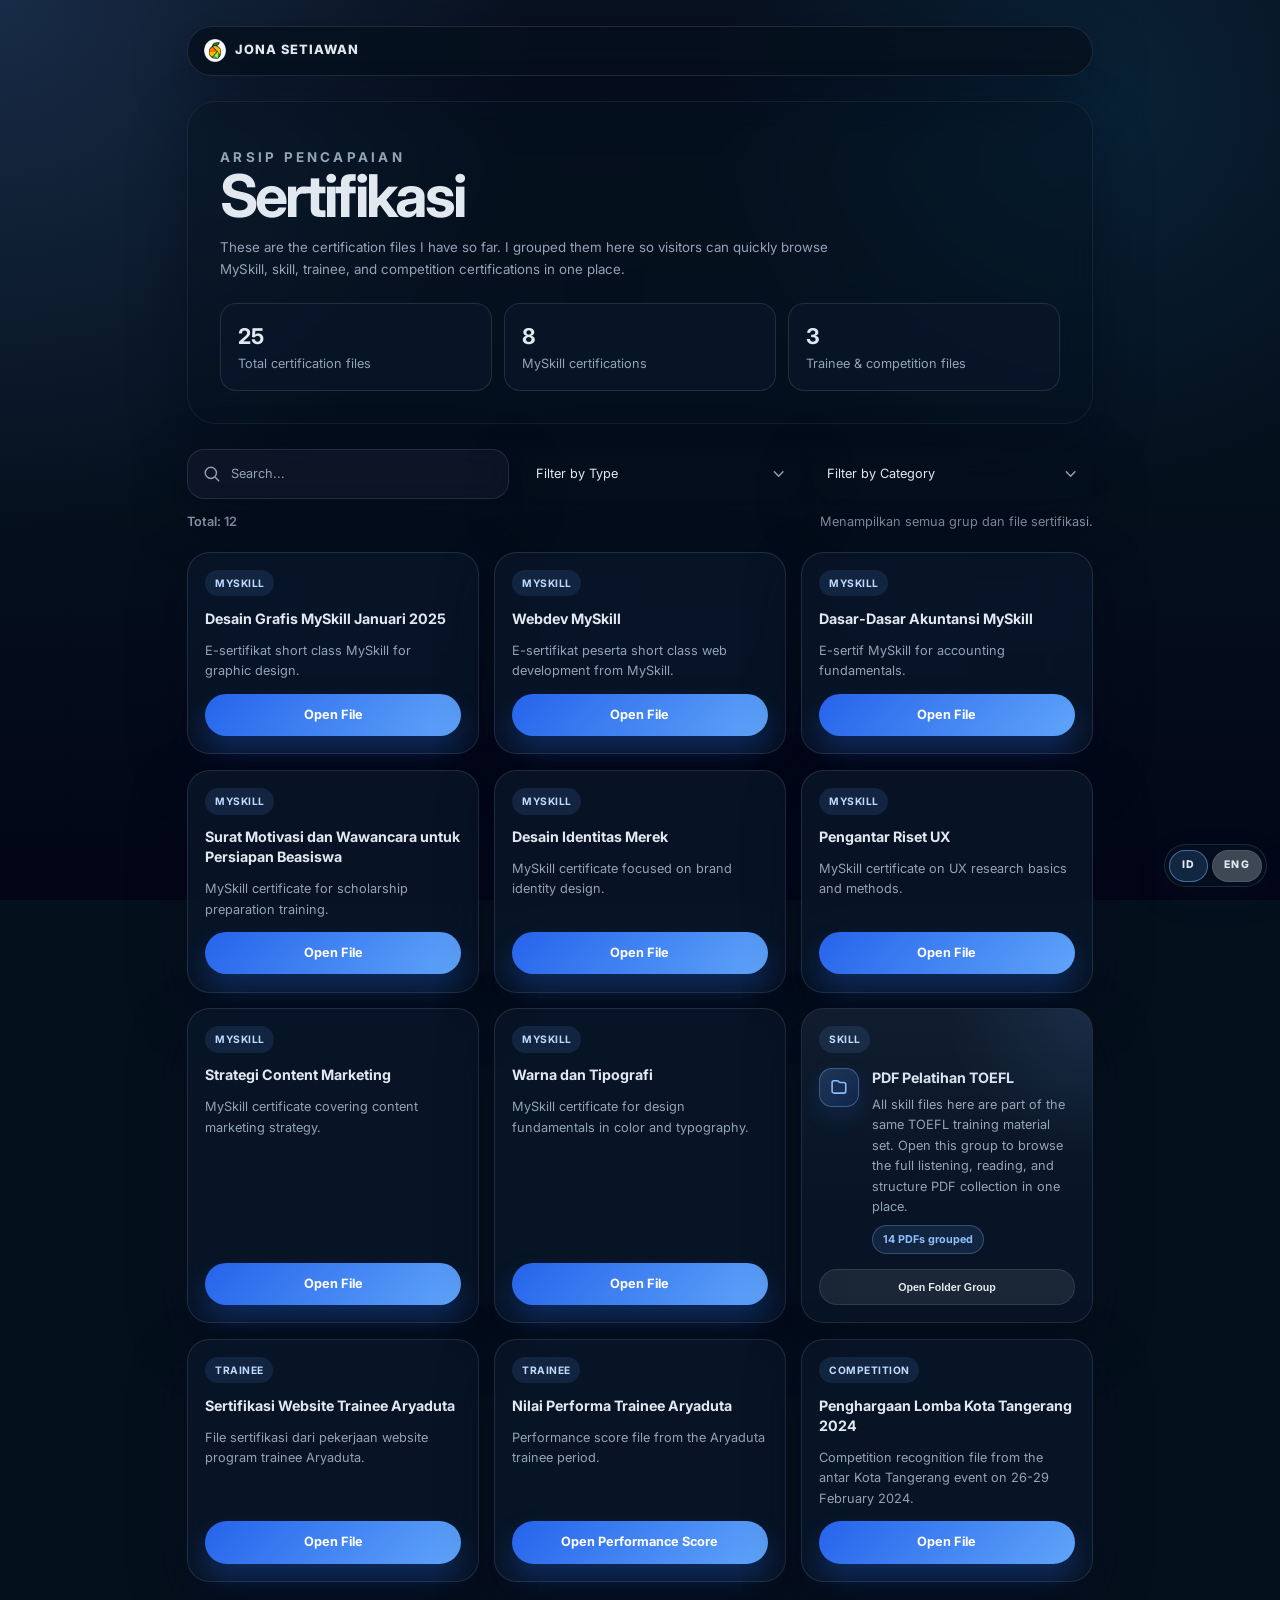
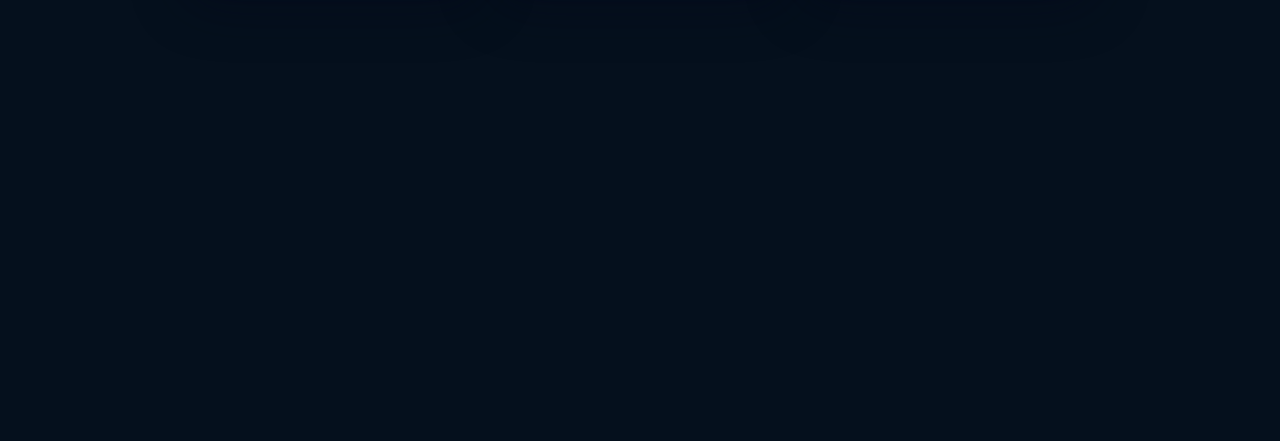
==== commit 3f31d0d0: "perubahan 25%" ====
--- a/certification.html
+++ b/certification.html
@@ -7,8 +7,7 @@
   <title>Certification - Jona Setiawan</title>
   <script src="theme-init.js"></script>
   <link rel="stylesheet" href="zoom-controls.css" />
-  <link rel="stylesheet" href="webmeji-main/webmeji.css" />
-  <style>
+<style>
     @import url("https://fonts.googleapis.com/css2?family=Inter:wght@400;500;600;700;800&display=swap");
 
     :root {
@@ -1547,7 +1546,5 @@
   <script src="language-controls.js?v=20260410-2"></script>
   <script src="theme-controls.js"></script>
   <script src="zoom-controls.js"></script>
-  <script src="webmeji-main/config.js"></script>
-  <script src="webmeji-main/webmeji.js"></script>
 </body>
 </html>
